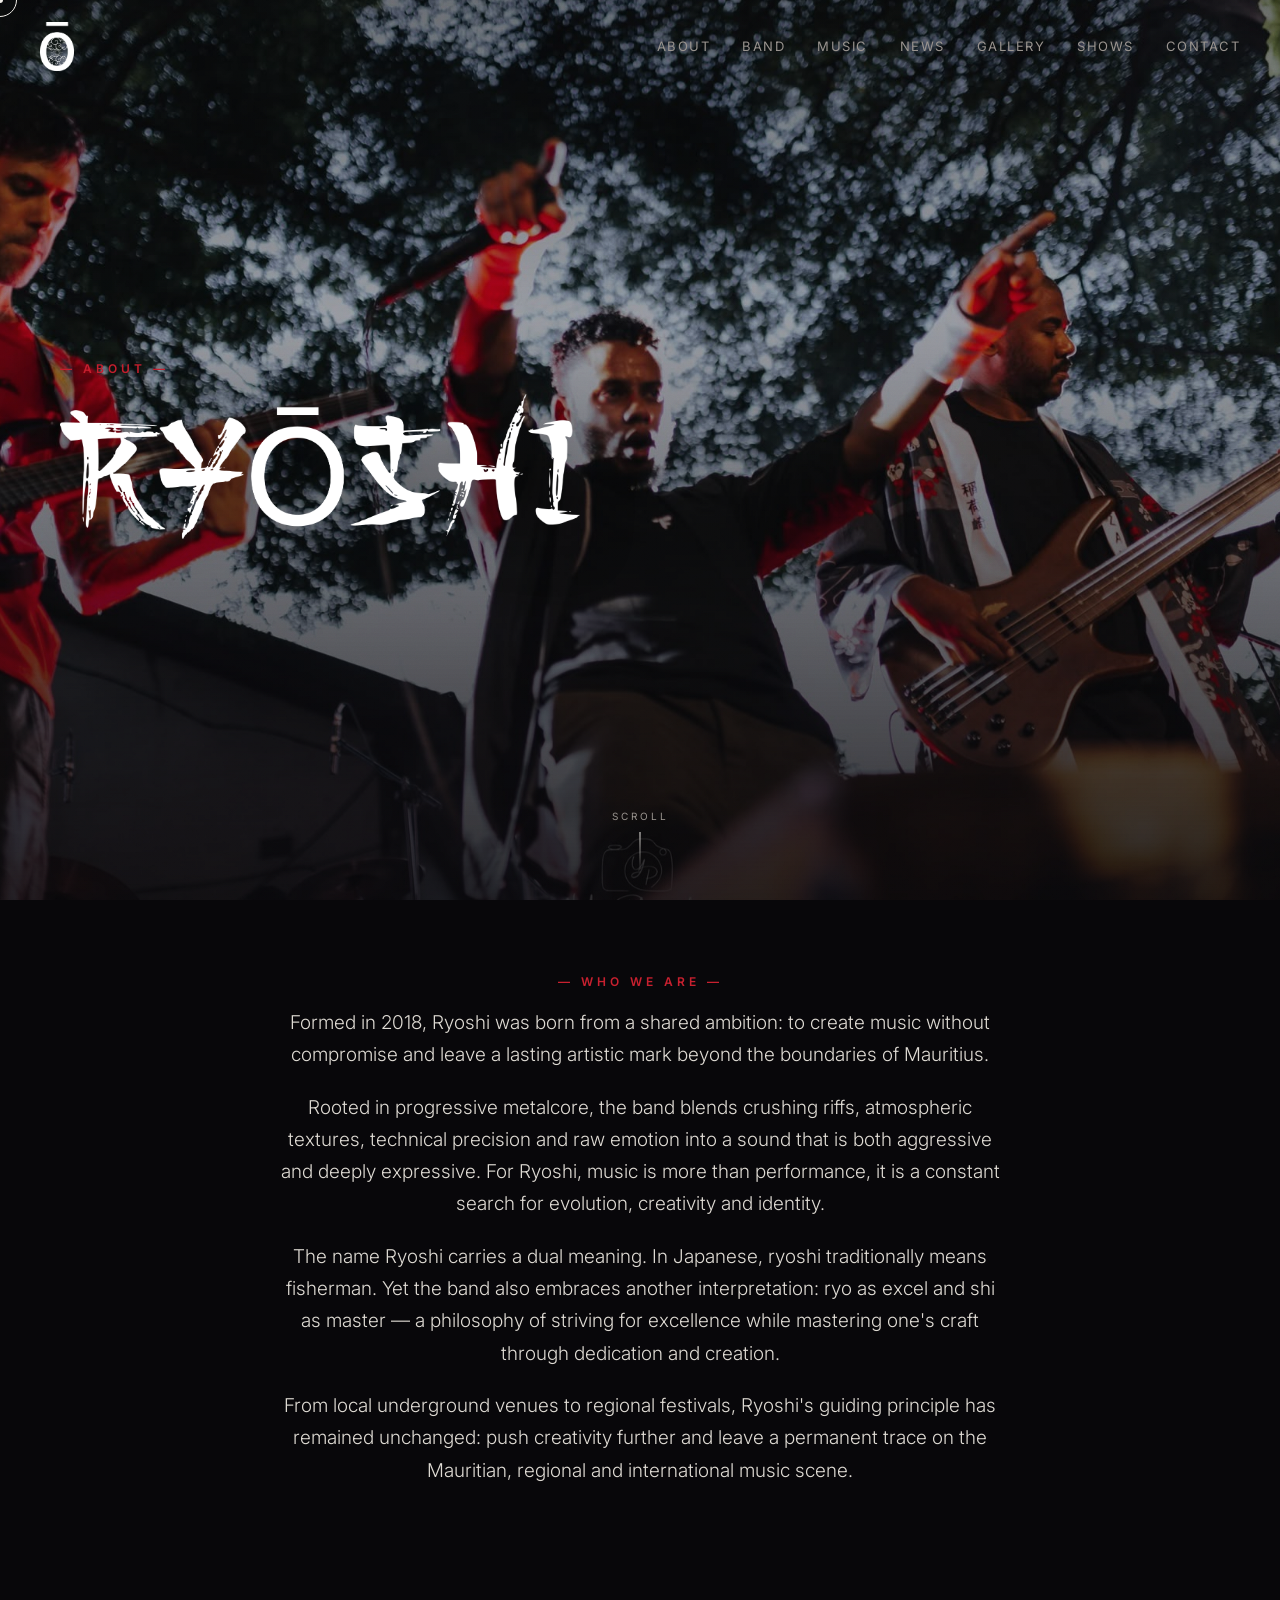
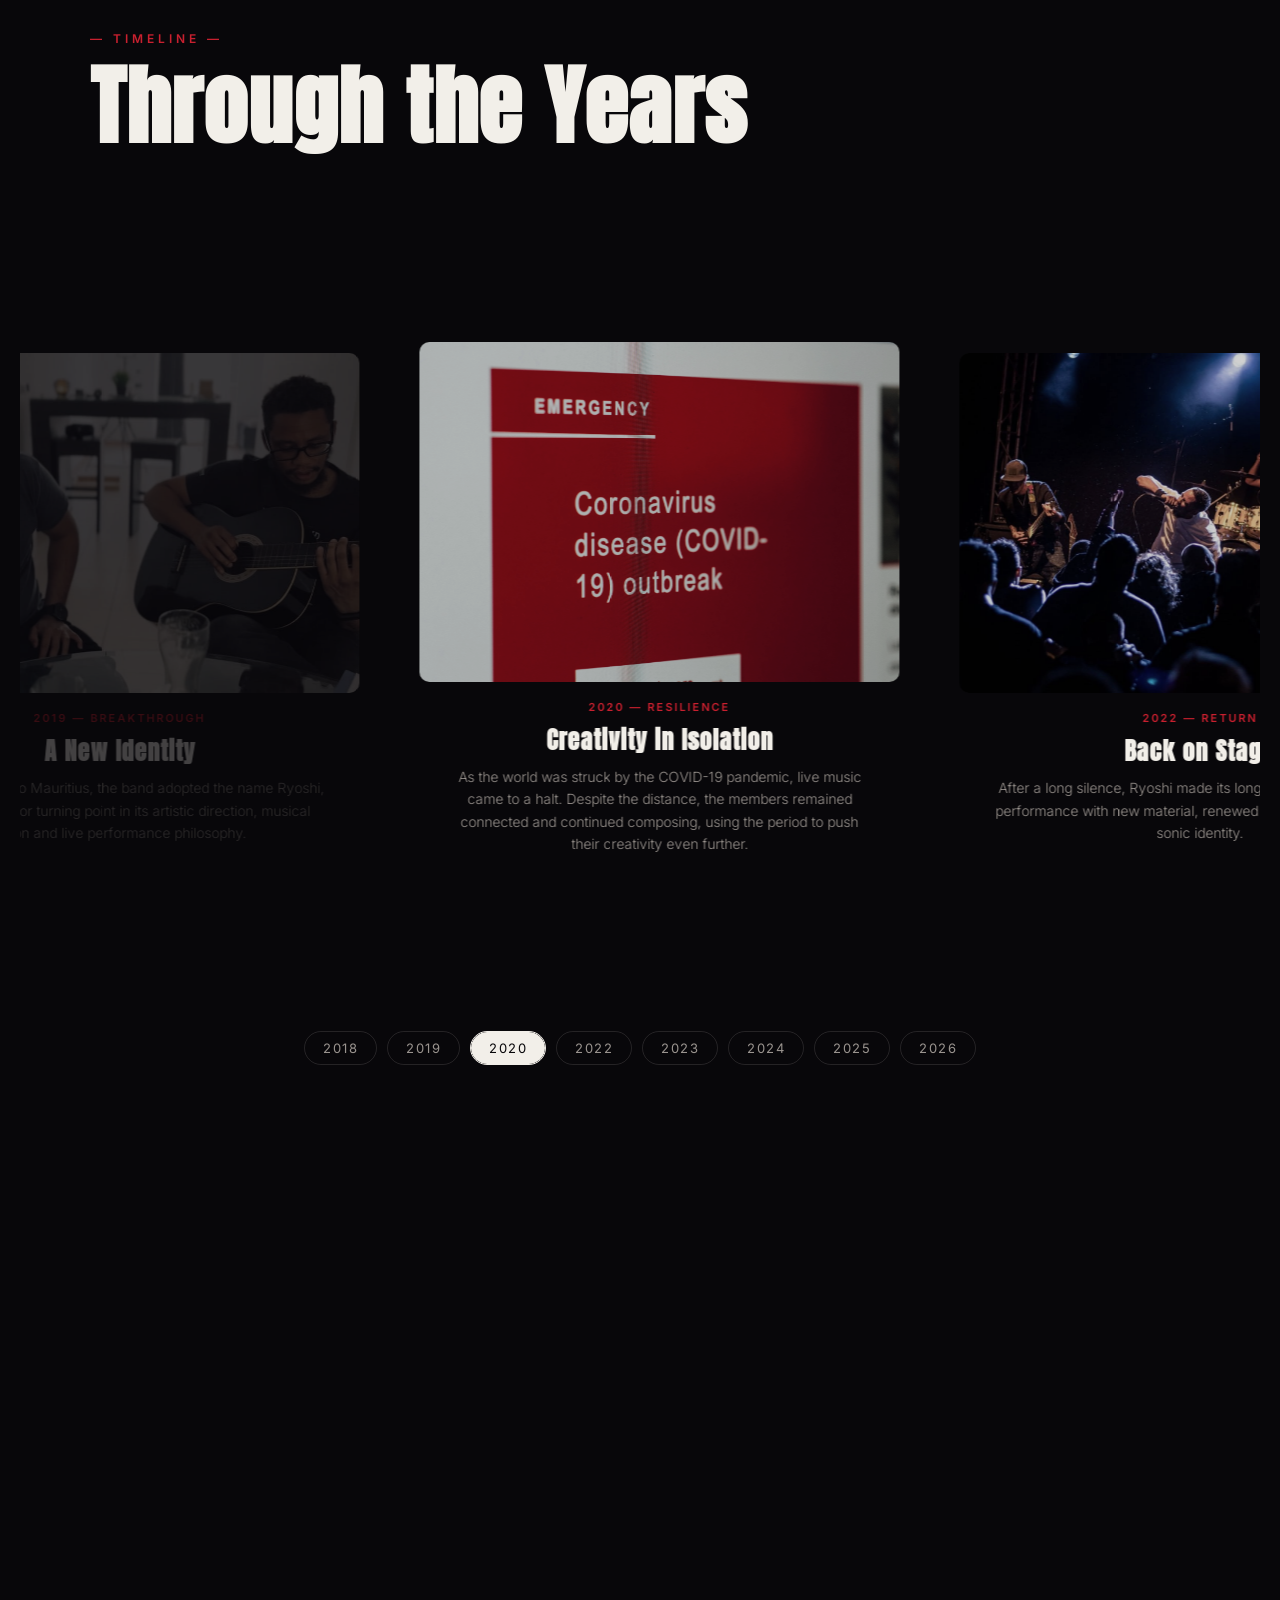
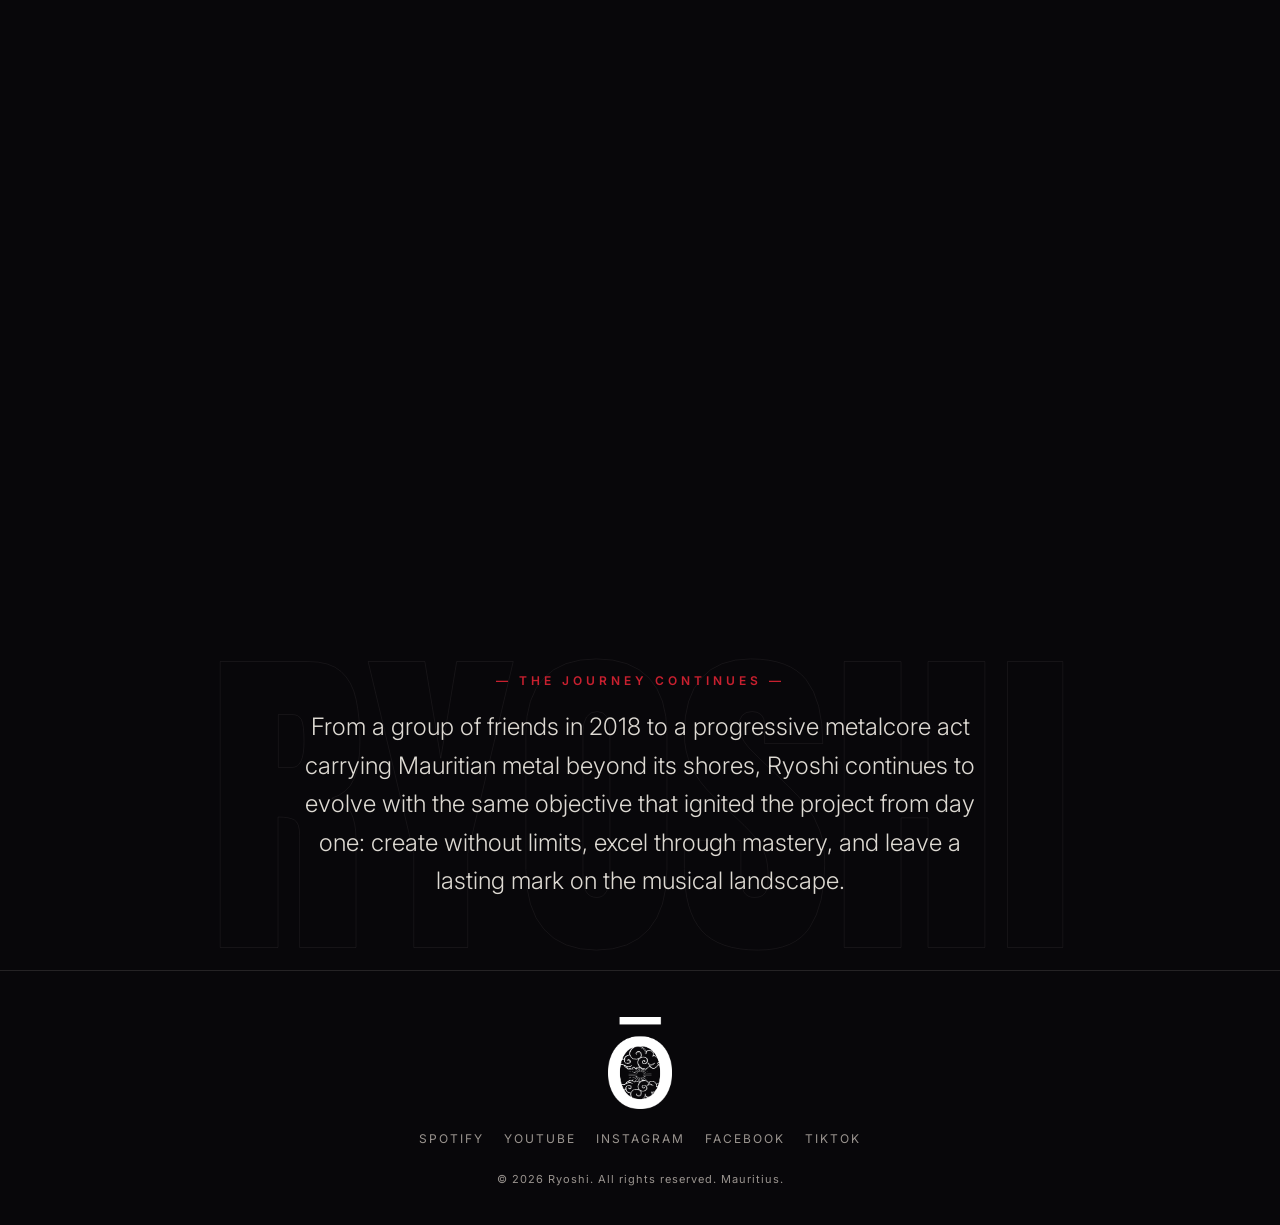
==== about.html @ 02648a48 "Add files via upload" ====
<!DOCTYPE html>
<html lang="en">
<head>
<meta charset="UTF-8">
<meta name="viewport" content="width=device-width, initial-scale=1.0">
<title>About — RYOSHI</title>
<meta name="description" content="The story of RYOSHI — Mauritian metalcore band. From King of None to The Hunt.">
<link rel="preconnect" href="https://fonts.googleapis.com">
<link href="https://fonts.googleapis.com/css2?family=Anton&family=Bebas+Neue&family=Inter:wght@300;400;500;600;700&display=swap" rel="stylesheet">
<link rel="stylesheet" href="style.css">
</head>
<body>

<!-- Custom cursor -->
<div class="cursor-dot" id="cursorDot"></div>
<div class="cursor-ring" id="cursorRing"></div>

<!-- Intro overlay -->
<div id="intro" class="intro">
  <img src="assets/logo.jpeg" alt="Ryoshi logo" class="intro-logo" id="introLogo">
</div>

<!-- Ambient particles -->
<canvas id="particles"></canvas>

<!-- NAV -->
<nav class="nav" id="nav">
  <a href="index.html" class="nav-logo-wrap">
    <img src="assets/logo-main-trim.png" alt="Ryoshi" class="nav-logo" id="navLogo">
  </a>
  <button class="nav-toggle" id="navToggle" aria-label="Toggle menu"><span></span><span></span><span></span></button>
  <div class="nav-links" id="navLinks">
    <a href="#about-intro" data-cursor="link">About</a>
    <a href="index.html#band" data-cursor="link">Band</a>
    <a href="index.html#music" data-cursor="link">Music</a>
    <a href="index.html#news" data-cursor="link">News</a>
    <a href="index.html#gallery" data-cursor="link">Gallery</a>
    <a href="index.html#shows" data-cursor="link">Shows</a>
    <a href="index.html#contact" data-cursor="link">Contact</a>
  </div>
</nav>

<!-- ABOUT HERO -->
<section id="aboutHero" class="hero about-hero">
  <div class="hero-bg-wrap">
    <img src="assets/about/about-background.JPG" alt="Ryoshi live" class="hero-bg" id="aboutHeroBg">
    <div class="hero-overlay"></div>
    <div class="hero-grain"></div>
  </div>

  <div class="hero-content about-hero-content">
    <span class="eyebrow about-hero-label reveal-line">— About —</span>
    <img src="assets/logo-ryoshi-trim.png" alt="Ryoshi" class="hero-title-logo hero-title-logo--big reveal-scale">
  </div>

  <div class="scroll-hint">
    <span>SCROLL</span>
    <div class="scroll-line"></div>
  </div>
</section>

<!-- ABOUT INTRO -->
<section id="about-intro" class="section about-copy">
  <div class="section-inner">
    <span class="eyebrow reveal-line">— Who We Are —</span>
    <div class="about-copy-text">
      <p class="reveal-line" style="transition-delay:.1s">Formed in 2018, Ryoshi was born from a shared ambition: to create music without compromise and leave a lasting artistic mark beyond the boundaries of Mauritius.</p>
      <p class="reveal-line" style="transition-delay:.25s">Rooted in progressive metalcore, the band blends crushing riffs, atmospheric textures, technical precision and raw emotion into a sound that is both aggressive and deeply expressive. For Ryoshi, music is more than performance, it is a constant search for evolution, creativity and identity.</p>
      <p class="reveal-line" style="transition-delay:.4s">The name Ryoshi carries a dual meaning. In Japanese, ryoshi traditionally means fisherman. Yet the band also embraces another interpretation: ryo as excel and shi as master — a philosophy of striving for excellence while mastering one's craft through dedication and creation.</p>
      <p class="reveal-line" style="transition-delay:.55s">From local underground venues to regional festivals, Ryoshi's guiding principle has remained unchanged: push creativity further and leave a permanent trace on the Mauritian, regional and international music scene.</p>
    </div>
  </div>
</section>

<!-- THROUGH THE YEARS -->
<section id="through-years" class="section through-years">
  <div class="section-inner">
    <span class="eyebrow reveal-line">— Timeline —</span>
    <h2 class="section-title reveal-line">Through the Years</h2>
  </div>

  <div class="th-pin-wrap" id="thPinWrap">
    <div class="th-sticky" id="thSticky">

      <div class="timeline-viewport" id="timelineViewport">
        <div class="timeline-track" id="timelineTrack">

      <article class="timeline-slide" data-year="2018">
        <div class="timeline-img"><img src="assets/about/debut.jpg" alt="King of None debut" loading="lazy"></div>
        <div class="timeline-caption">
          <span class="timeline-year">2018 — The Beginning</span>
          <h3>Birth of a Vision</h3>
          <p>The band was formed under the name King of None by a group of friends united by a clear ambition: to establish themselves as a fully fledged force within the Mauritian music scene.</p>
        </div>
      </article>

      <article class="timeline-slide" data-year="2018">
        <div class="timeline-img"><img src="assets/about/1st-stage.jpg" alt="First steps on stage" loading="lazy"></div>
        <div class="timeline-caption">
          <span class="timeline-year">2018 — The Beginning</span>
          <h3>First Steps on Stage</h3>
          <p>The group began performing across the island, determined to present a distinctive and uncompromising sound to local audiences.</p>
        </div>
      </article>

      <article class="timeline-slide" data-year="2018">
        <div class="timeline-img"><img src="assets/about/ascendence.png" alt="Ascendence single artwork" loading="lazy"></div>
        <div class="timeline-caption">
          <span class="timeline-year">2018 — The Beginning</span>
          <h3>First Release</h3>
          <p>King of None unveiled its debut single, "Ascendence", accompanied by an official music video — the first concrete statement of the band's artistic identity.</p>
        </div>
      </article>

      <article class="timeline-slide" data-year="2019">
        <div class="timeline-img"><img src="assets/about/1st-urf.jpg" alt="Underground Rock Festival debut" loading="lazy"></div>
        <div class="timeline-caption">
          <span class="timeline-year">2019 — Breakthrough</span>
          <h3>Underground Rock Festival Debut</h3>
          <p>The band made its first appearance at the Underground Rock Festival, stepping onto one of the country's major stages. It was a full-scale test and a resounding success.</p>
        </div>
      </article>

      <article class="timeline-slide" data-year="2019">
        <div class="timeline-img"><img src="assets/about/reunion-kal.jpg" alt="Nuit de Kal, Réunion Island" loading="lazy"></div>
        <div class="timeline-caption">
          <span class="timeline-year">2019 — Breakthrough</span>
          <h3>First International Performance</h3>
          <p>Ryoshi left Mauritian shores for the first time to perform at Nuit de Kal in Réunion Island, sharing the stage with renowned French metal act Black Bomb A.</p>
        </div>
      </article>

      <article class="timeline-slide" data-year="2019">
        <div class="timeline-img"><img src="assets/about/studio-creation.jpg" alt="Studio creation" loading="lazy"></div>
        <div class="timeline-caption">
          <span class="timeline-year">2019 — Breakthrough</span>
          <h3>A New Identity</h3>
          <p>Upon returning to Mauritius, the band adopted the name Ryoshi, marking a major turning point in its artistic direction, musical vision and live performance philosophy.</p>
        </div>
      </article>

      <article class="timeline-slide" data-year="2020">
        <div class="timeline-img"><img src="assets/about/covid.jpg" alt="Creativity in isolation" loading="lazy"></div>
        <div class="timeline-caption">
          <span class="timeline-year">2020 — Resilience</span>
          <h3>Creativity in Isolation</h3>
          <p>As the world was struck by the COVID-19 pandemic, live music came to a halt. Despite the distance, the members remained connected and continued composing, using the period to push their creativity even further.</p>
        </div>
      </article>

      <article class="timeline-slide" data-year="2022">
        <div class="timeline-img"><img src="assets/about/comeback.jpg" alt="Back on stage" loading="lazy"></div>
        <div class="timeline-caption">
          <span class="timeline-year">2022 — Return</span>
          <h3>Back on Stage</h3>
          <p>After a long silence, Ryoshi made its long-awaited return to live performance with new material, renewed energy and a stronger sonic identity.</p>
        </div>
      </article>

      <article class="timeline-slide" data-year="2023">
        <div class="timeline-img"><img src="assets/about/altered-evolution.jpg" alt="Altered Evolution single" loading="lazy"></div>
        <div class="timeline-caption">
          <span class="timeline-year">2023 — Expansion</span>
          <h3>"Altered Evolution"</h3>
          <p>Ryoshi released the single "Altered Evolution" alongside an official music video, further refining the band's progressive metalcore signature.</p>
        </div>
      </article>

      <article class="timeline-slide" data-year="2023">
        <div class="timeline-img"><img src="assets/about/maytal-run.jpg" alt="Maytal - La Revanche, Réunion" loading="lazy"></div>
        <div class="timeline-caption">
          <span class="timeline-year">2023 — Expansion</span>
          <h3>Return to Réunion</h3>
          <p>The band travelled once again to Réunion to perform at Maytal — La Revanche, strengthening its presence on the regional scene.</p>
        </div>
      </article>

      <article class="timeline-slide" data-year="2024">
        <div class="timeline-img"><img src="assets/about/tribeca.jpg" alt="Pepcity at Tribeca Mall" loading="lazy"></div>
        <div class="timeline-caption">
          <span class="timeline-year">2024 — New Audiences</span>
          <h3>From Underground to the Public Square</h3>
          <p>Ryoshi performed at the major Pepcity event at Tribeca Mall, bringing its music to a broader mainstream audience while staying true to its roots.</p>
        </div>
      </article>

      <article class="timeline-slide" data-year="2025">
        <div class="timeline-img"><img src="assets/about/mada-flight.jpg" alt="Madagascar tour" loading="lazy"></div>
        <div class="timeline-caption">
          <span class="timeline-year">2025 — First Tour</span>
          <h3>Madagascar Tour</h3>
          <p>For the first time, Ryoshi travelled to Madagascar for a memorable three-date tour across Antananarivo, opening a new chapter in the band's international journey.</p>
        </div>
      </article>

      <article class="timeline-slide" data-year="2025">
        <div class="timeline-img"><img src="assets/about/the-hunt-launch.jpg" alt="The Hunt EP launch" loading="lazy"></div>
        <div class="timeline-caption">
          <span class="timeline-year">2025 — First Tour</span>
          <h3>First EP</h3>
          <p>Ryoshi released its debut five-track EP, The Hunt — a milestone that captured years of growth, experimentation and artistic evolution.</p>
        </div>
      </article>

      <article class="timeline-slide" data-year="2026">
        <div class="timeline-img"><img src="assets/about/mma-nomination.jpg" alt="Mauritius Music Awards nomination" loading="lazy"></div>
        <div class="timeline-caption">
          <span class="timeline-year">2026 — Recognition</span>
          <h3>National Recognition</h3>
          <p>Ryoshi received one of the strongest acknowledgements of its career by earning a nomination for "Live Band of the Year" at the Mauritius Music Awards.</p>
        </div>
      </article>

      <article class="timeline-slide" data-year="2026">
        <div class="timeline-img"><img src="assets/about/portal-final.png" alt="The Portal campaign" loading="lazy"></div>
        <div class="timeline-caption">
          <span class="timeline-year">2026 — Recognition</span>
          <h3>The Portal</h3>
          <p>A mysterious campaign began as "The Portal" was revealed. The message was clear: a new era was approaching, but the full story remained hidden.</p>
        </div>
      </article>

        </div>
      </div>

      <div class="years-tabs-wrap">
        <div class="years-tabs" id="yearsTabs">
          <button class="year-tab active" data-year="2018" data-cursor="link">2018</button>
          <button class="year-tab" data-year="2019" data-cursor="link">2019</button>
          <button class="year-tab" data-year="2020" data-cursor="link">2020</button>
          <button class="year-tab" data-year="2022" data-cursor="link">2022</button>
          <button class="year-tab" data-year="2023" data-cursor="link">2023</button>
          <button class="year-tab" data-year="2024" data-cursor="link">2024</button>
          <button class="year-tab" data-year="2025" data-cursor="link">2025</button>
          <button class="year-tab" data-year="2026" data-cursor="link">2026</button>
        </div>
      </div>

    </div>
  </div>
</section>

<!-- JOURNEY CONTINUES -->
<div class="big-type-wrap journey-wrap reveal-scale" data-outline="RYOSHI">
  <span class="eyebrow">— The Journey Continues —</span>
  <p class="journey-text">From a group of friends in 2018 to a progressive metalcore act carrying Mauritian metal beyond its shores, Ryoshi continues to evolve with the same objective that ignited the project from day one: create without limits, excel through mastery, and leave a lasting mark on the musical landscape.</p>
</div>

<!-- FOOTER -->
<footer class="footer">
  <img src="assets/logo-main-trim.png" alt="Ryoshi" class="footer-logo">
  <div class="footer-socials">
    <a href="https://open.spotify.com/artist/4Uqqi1n97pdr0EM11cyq5P" data-social="spotify" target="_blank" rel="noopener" data-cursor="link">Spotify</a>
    <a href="https://www.youtube.com/@Ryoshi.official" data-social="youtube" target="_blank" rel="noopener" data-cursor="link">YouTube</a>
    <a href="https://www.instagram.com/ryoshi.official/" data-social="instagram" target="_blank" rel="noopener" data-cursor="link">Instagram</a>
    <a href="https://www.facebook.com/ryoshi.band" data-social="facebook" target="_blank" rel="noopener" data-cursor="link">Facebook</a>
    <a href="https://www.tiktok.com/@ryoshi.band" data-social="tiktok" target="_blank" rel="noopener" data-cursor="link">TikTok</a>
  </div>
  <p class="footer-copy">© 2026 Ryoshi. All rights reserved. Mauritius.</p>
</footer>

<!-- SECRET WALLPAPER PAGE -->
<div class="secret-page" id="secretPage">
  <button class="secret-close" id="secretClose" data-cursor="link">✕ Close</button>
  <h2>SECRET STASH</h2>
  <p>You found it. Wallpapers, for the faithful.</p>
  <div class="secret-grid">
    <a href="assets/background3.jpg" download class="secret-item" data-cursor="link"><img src="assets/background3.jpg" alt="Wallpaper 1"><span>Download</span></a>
    <a href="assets/about/the-hunt-launch.jpg" download class="secret-item" data-cursor="link"><img src="assets/about/the-hunt-launch.jpg" alt="Wallpaper 2"><span>Download</span></a>
    <a href="assets/about/portal-final.png" download class="secret-item" data-cursor="link"><img src="assets/about/portal-final.png" alt="Wallpaper 3"><span>Download</span></a>
  </div>
</div>

<div class="easter-toast" id="easterToast"></div>

<script src="script.js"></script>
</body>
</html>
---- style.css ----
/* ===================== RYOSHI — base ===================== */
:root{
  --bg: #08070a;
  --bg-alt: #0d0c10;
  --fg: #f2efe9;
  --muted: #9a948f;
  --accent: #c8202f;
  --accent-2: #7d1520;
  --line: rgba(242,239,233,0.12);
  --ease: cubic-bezier(.16,.84,.44,1);
  --font-display: 'Anton', 'Bebas Neue', sans-serif;
  --font-body: 'Inter', sans-serif;
}

html.theme-red{
  --accent: #ff2b3b;
  --bg: #120404;
}

*{ box-sizing: border-box; }
html{ scroll-behavior: smooth; }
body{
  margin:0;
  background: var(--bg);
  color: var(--fg);
  font-family: var(--font-body);
  overflow-x: hidden;
  cursor: none;
}
img{ max-width:100%; display:block; }
a{ color: inherit; text-decoration:none; }
ul{ list-style:none; margin:0; padding:0; }
button{ font-family: inherit; background:none; border:none; color:inherit; cursor:none; }

::selection{ background: var(--accent); color:#fff; }

/* Hide custom cursor on touch devices */
@media (hover:none){
  body{ cursor:auto; }
  .cursor-dot, .cursor-ring{ display:none; }
}

/* ===================== Custom Cursor ===================== */
.cursor-dot, .cursor-ring{
  position: fixed;
  top:0; left:0;
  pointer-events:none;
  z-index: 9999;
  border-radius: 50%;
  transform: translate(-50%,-50%);
  will-change: transform, width, height;
}
.cursor-dot{
  width:6px; height:6px;
  background: var(--fg);
  transition: opacity .2s;
}
.cursor-ring{
  width:34px; height:34px;
  border: 1px solid var(--fg);
  transition: width .25s var(--ease), height .25s var(--ease), border-color .25s, background .25s, opacity .25s;
}
.cursor-ring.link{
  width:64px; height:64px;
  background: var(--fg);
  mix-blend-mode: difference;
}
.cursor-ring.img{
  width:90px; height:56px;
  border-radius: 40%;
  background: rgba(242,239,233,.08);
  border-color: var(--fg);
}

/* ===================== Intro ===================== */
.intro{
  position: fixed; inset:0;
  background: #000;
  z-index: 10000;
  display:flex; align-items:center; justify-content:center;
  transition: opacity .6s ease, visibility .6s ease;
}
.intro.hide{ opacity:0; visibility:hidden; }
.intro-logo{
  width: 90px; height:90px;
  border-radius:50%;
  object-fit:cover;
  filter: grayscale(1) contrast(1.2);
  opacity:0;
  animation: introFade 1.6s var(--ease) forwards;
}
@keyframes introFade{
  0%{ opacity:0; transform: scale(.8); filter: grayscale(1) contrast(1.2) brightness(.4); }
  15%{ opacity:1; transform: translateX(-4px) scale(1.02); }
  20%{ transform: translateX(4px) scale(.98); }
  25%{ transform: translateX(-2px) scale(1); }
  40%{ opacity:1; transform: scale(1); filter: grayscale(1) contrast(1.2) brightness(1); }
  100%{ opacity:1; transform: scale(1); }
}

/* ===================== Particles ===================== */
#particles{
  position: fixed; inset:0;
  width:100%; height:100%;
  z-index: 1;
  pointer-events:none;
  opacity: .5;
}

/* ===================== Nav ===================== */
.nav{
  position: fixed; top:0; left:0; right:0;
  z-index: 500;
  display:flex; align-items:center; justify-content:space-between;
  padding: 22px 40px;
  transition: background .4s ease, padding .4s ease, backdrop-filter .4s ease;
}
.nav.scrolled{
  background: rgba(8,7,10,0.75);
  backdrop-filter: blur(10px);
  padding: 14px 40px;
  border-bottom: 1px solid var(--line);
}
.nav-logo-wrap{
  display:flex; align-items:center; gap:10px;
  font-family: var(--font-display);
  letter-spacing: 2px;
  font-size: 18px;
}
.nav-logo{
  width: 34px; height:auto; object-fit:contain;
  transition: transform .3s var(--ease);
}
.nav-links{
  display:flex; gap: 32px;
}
.nav-links a{
  font-size: 13px;
  letter-spacing: 1.5px;
  text-transform: uppercase;
  color: var(--muted);
  position: relative;
  transition: color .3s;
}
.nav-links a::after{
  content:'';
  position:absolute; left:0; bottom:-4px;
  width:0; height:1px;
  background: var(--fg);
  transition: width .3s var(--ease);
}
.nav-links a:hover{ color: var(--fg); }
.nav-links a:hover::after{ width:100%; }

.nav-toggle{ display:none; flex-direction:column; gap:5px; }
.nav-toggle span{ width:22px; height:2px; background: var(--fg); }

@media (max-width: 860px){
  .nav-links{
    position: fixed; top:0; right:0; height:100vh; width: min(78vw,320px);
    background: rgba(8,7,10,0.97);
    flex-direction: column; align-items: flex-start;
    padding: 100px 32px; gap: 26px;
    transform: translateX(100%);
    transition: transform .45s var(--ease);
  }
  .nav-links.open{ transform: translateX(0); }
  .nav-toggle{ display:flex; z-index:501; }
}

/* ===================== Hero ===================== */
.hero{
  position: relative;
  height: 100svh;
  display:flex;
  align-items:center; justify-content:center;
  overflow:hidden;
  z-index: 2;
}
.hero-bg-wrap{
  position:absolute; inset:0;
  overflow:hidden;
}
.hero-bg{
  position:absolute; inset:0;
  width:100%; height:100%;
  object-fit: cover;
  object-position: center 22%;
  transform: scale(1.15);
  will-change: transform;
}
.hero-overlay{
  position:absolute; inset:0;
  background:
    linear-gradient(180deg, rgba(8,7,10,.55) 0%, rgba(8,7,10,.35) 35%, rgba(8,7,10,.85) 100%);
}
.hero-grain{
  position:absolute; inset:0;
  background-image: url("data:image/svg+xml,%3Csvg xmlns='http://www.w3.org/2000/svg' width='120' height='120'%3E%3Cfilter id='n'%3E%3CfeTurbulence type='fractalNoise' baseFrequency='0.9' numOctaves='2' stitchTiles='stitch'/%3E%3C/filter%3E%3Crect width='100%25' height='100%25' filter='url(%23n)' opacity='0.35'/%3E%3C/svg%3E");
  opacity:.12;
  mix-blend-mode: overlay;
}
.hero-content{
  position: relative;
  z-index: 3;
  text-align:center;
  display:flex; flex-direction:column; align-items:center;
  padding: 0 20px;
}
.hero-emblem{
  display:flex;
  flex-direction: column;
  align-items:center;
  opacity: .95;
  transition: opacity .4s var(--ease), transform .5s var(--ease);
}
.hero-logo{
  width: min(200px, 34vw); height:auto;
  object-fit:contain;
  margin-bottom: -4px;
  position: relative;
  z-index:2;
}
.hero-title-logo{
  width: min(420px, 62vw);
  height:auto;
  object-fit:contain;
  margin: 6px auto 0;
  position: relative;
  z-index:1;
  filter: drop-shadow(0 6px 30px rgba(0,0,0,.5));
}
.hero-sub{
  font-size: clamp(14px, 2vw, 20px);
  letter-spacing: 6px;
  text-transform: uppercase;
  color: var(--accent);
  margin: 6px 0 4px;
  font-weight: 600;
}
.hero-tag{
  color: var(--muted);
  letter-spacing: 3px;
  text-transform: uppercase;
  font-size: 12px;
  margin: 6px 0 12px;
}
.hero-buttons{
  display:flex; gap: 18px; flex-wrap: wrap; justify-content:center;
}
.hero-icon-btn{
  width: 46px; height:46px;
  border-radius: 50%;
  display:flex; align-items:center; justify-content:center;
  transition: transform .3s var(--ease);
}
.hero-icon-btn img{
  width:100%; height:100%; object-fit:contain;
  filter: drop-shadow(0 2px 6px rgba(0,0,0,.4));
  transition: filter .3s ease;
}
.hero-icon-btn:hover{
  transform: translateY(-4px) scale(1.08);
}

.scroll-hint{
  position:absolute; bottom: 28px; left:50%; transform: translateX(-50%);
  z-index:3;
  display:flex; flex-direction:column; align-items:center; gap:10px;
  color: var(--muted);
  font-size: 10px; letter-spacing: 3px;
}
.scroll-line{
  width:1px; height: 40px;
  background: linear-gradient(180deg, var(--fg), transparent);
  animation: scrollPulse 1.8s ease-in-out infinite;
}
@keyframes scrollPulse{
  0%,100%{ opacity:.3; }
  50%{ opacity:1; }
}

/* ===================== Big type interstitial ===================== */
.big-type-wrap{
  position: relative;
  padding: 70px 20px;
  text-align:center;
  overflow:hidden;
  z-index:2;
}
.big-type{
  font-family: var(--font-display);
  font-size: clamp(48px, 10vw, 140px);
  line-height: .92;
  margin:0;
  letter-spacing: 2px;
}
.big-type-wrap::before{
  content: attr(data-outline);
  position:absolute;
  top:50%; left:50%;
  transform: translate(-50%,-50%);
  font-family: var(--font-display);
  font-size: clamp(120px, 26vw, 380px);
  color: transparent;
  -webkit-text-stroke: 1px rgba(242,239,233,.06);
  white-space: nowrap;
  z-index:-1;
  pointer-events:none;
}

/* ===================== Sections ===================== */
.section{
  position: relative;
  padding: 70px 20px;
  z-index: 2;
}
.section-inner{
  max-width: 1100px;
  margin: 0 auto;
  position: relative;
  z-index:2;
}
.eyebrow{
  display:inline-block;
  color: var(--accent);
  letter-spacing: 4px;
  font-size: 12px;
  text-transform: uppercase;
  margin-bottom: 18px;
  font-weight: 600;
}
.section-title{
  font-family: var(--font-display);
  font-size: clamp(38px, 7vw, 88px);
  line-height: .95;
  margin: 0 0 36px;
  letter-spacing: 1px;
}

/* About */
.about{ text-align:center; }
.about-text{
  max-width: 640px;
  margin: 0 auto 30px;
  font-size: clamp(18px, 2.4vw, 26px);
  line-height: 1.55;
  color: #dedad3;
  font-weight: 300;
}
.text-btn{
  display:inline-flex; align-items:center; gap:8px;
  font-size: 13px; letter-spacing: 2px; text-transform: uppercase;
  border-bottom: 1px solid var(--fg);
  padding-bottom: 4px;
}
.text-btn span{ transition: transform .3s var(--ease); }
.text-btn:hover span{ transform: translateX(6px); }
.bg-outline-text{
  position:absolute; top:50%; left:50%;
  transform: translate(-50%,-50%);
  font-family: var(--font-display);
  font-size: clamp(90px, 22vw, 320px);
  color: transparent;
  -webkit-text-stroke: 1px rgba(242,239,233,.05);
  z-index:-1;
  white-space:nowrap;
  pointer-events:none;
}

/* Band */
.band-grid{
  display:grid;
  grid-template-columns: repeat(4, 1fr);
  gap: 2px;
  max-width: 1300px;
  margin: 0 auto;
}
@media (max-width: 900px){ .band-grid{ grid-template-columns: repeat(2,1fr);} }
@media (max-width: 520px){ .band-grid{ grid-template-columns: 1fr;} }

.band-card{
  position: relative;
  aspect-ratio: 3/4;
  overflow:hidden;
  background:#111;
}
.band-card img{
  width:100%; height:100%; object-fit:cover;
  object-position: center 15%;
  filter: grayscale(.7) brightness(.75);
  transition: transform .7s var(--ease), filter .5s ease;
}
.band-card:hover img, .band-card:focus img{
  transform: scale(1.08);
  filter: grayscale(0) brightness(.9);
}
.band-card-info{
  position:absolute; left:0; right:0; bottom:0;
  padding: 22px;
  background: linear-gradient(0deg, rgba(0,0,0,.85), transparent);
}
.band-card-info h3{
  font-family: var(--font-display);
  font-size: 26px;
  margin: 0 0 2px;
  letter-spacing: 1px;
}
.band-card-info p{
  margin:0;
  color: var(--muted);
  font-size: 12px;
  text-transform: uppercase;
  letter-spacing: 2px;
}
.band-card-plus{
  position:absolute; top:18px; right:18px;
  width: 34px; height:34px;
  border: 1px solid rgba(242,239,233,.4);
  border-radius:50%;
  display:flex; align-items:center; justify-content:center;
  font-size: 18px;
  transition: transform .35s var(--ease), background .35s;
}
.band-card:hover .band-card-plus{
  transform: rotate(90deg);
  background: var(--accent);
  border-color: var(--accent);
}

/* Modal */
.modal-backdrop{
  position: fixed; inset:0;
  background: rgba(0,0,0,.8);
  backdrop-filter: blur(6px);
  z-index: 2000;
  display:flex; align-items:center; justify-content:center;
  opacity:0; visibility:hidden;
  transition: opacity .4s ease, visibility .4s ease;
  padding: 24px;
}
.modal-backdrop.open{ opacity:1; visibility:visible; }
.modal{
  background: var(--bg-alt);
  max-width: 860px; width:100%;
  max-height: 86vh;
  overflow:auto;
  display:grid;
  grid-template-columns: 300px 1fr;
  position: relative;
  border: 1px solid var(--line);
  transform: translateY(30px);
  transition: transform .4s var(--ease);
}
.modal-backdrop.open .modal{ transform: translateY(0); }
@media (max-width: 700px){ .modal{ grid-template-columns: 1fr; } }
.modal-media{ height:100%; min-height:240px; overflow:hidden; }
.modal-media img{ width:100%; height:100%; object-fit:cover; }
.modal-body{ padding: 34px; }
.modal-body h3{ font-family: var(--font-display); font-size:32px; margin:0 0 2px; letter-spacing:1px; }
.modal-role{ color: var(--accent); text-transform:uppercase; letter-spacing:2px; font-size:12px; margin:0 0 22px; }
.modal-block{ margin-bottom: 18px; }
.modal-block h4{ font-size:11px; letter-spacing:2px; text-transform:uppercase; color:var(--muted); margin:0 0 6px; }
.modal-block p{ margin:0; line-height:1.6; font-size:14px; color:#dedad3; font-weight:300; }
.modal-socials{ display:flex; gap:16px; margin-top: 20px; }
.modal-socials a{ font-size:12px; letter-spacing:1.5px; text-transform:uppercase; border-bottom:1px solid var(--fg); padding-bottom:3px; }
.modal-close{
  position: absolute; top:16px; right:16px;
  width:36px; height:36px;
  border:1px solid var(--line); border-radius:50%;
  display:flex; align-items:center; justify-content:center;
  z-index:2;
  background: rgba(0,0,0,.4);
}

/* Music / Discography */
.ep-block{
  display:grid;
  grid-template-columns: 340px 1fr;
  gap: 32px;
  align-items:center;
  margin-bottom: 56px;
}
@media (max-width: 760px){ .ep-block{ grid-template-columns: 1fr; } }
.ep-art{
  border-radius: 12px;
  overflow:hidden;
  box-shadow: 0 20px 60px rgba(0,0,0,.5);
}
.ep-art img{ width:100%; display:block; }
.ep-embed iframe{ display:block; width:100%; }
@media (max-width: 760px){
  .ep-art{ max-width: 240px; margin: 0 auto; }
}
@media (max-width: 480px){
  .ep-art{ max-width: 190px; }
}

.video-heading{
  font-family: var(--font-display);
  font-size: clamp(22px, 3vw, 32px);
  letter-spacing: 1px;
  margin: 0 0 24px;
  color: var(--muted);
}
.video-grid{
  display:grid;
  grid-template-columns: repeat(3, 1fr);
  gap: 22px;
}
@media (max-width: 900px){
  .video-grid{
    grid-template-columns: 1fr;
    max-width: 560px;
    margin: 0 auto;
  }
}
.video-frame{
  position: relative;
  width:100%;
  aspect-ratio: 16/9;
  border-radius: 10px;
  overflow:hidden;
  background: #000;
}
.video-frame iframe{
  position:absolute; inset:0;
  width:100%; height:100%; border:0;
}
.video-title{
  margin: 12px 0 0;
  font-size: 13px;
  letter-spacing: 1.5px;
  text-transform: uppercase;
  color: var(--muted);
}

/* News */
.news .section-inner{ margin-bottom: 44px; }
.news-grid{
  display:grid;
  grid-template-columns: repeat(auto-fit, minmax(280px, 1fr));
  gap: 24px;
  max-width: 1100px;
  margin: 0 auto;
  padding: 0 20px;
}
.news-card{
  display:block;
  border-radius: 12px;
  overflow:hidden;
  background: rgba(255,255,255,.02);
  border: 1px solid var(--line);
  transition: transform .4s var(--ease), border-color .4s ease;
}
.news-card:hover{
  transform: translateY(-6px);
  border-color: rgba(242,239,233,.3);
}
.news-thumb{
  width:100%;
  aspect-ratio: 16/9;
  overflow:hidden;
  background:#000;
  cursor: none;
}
.news-thumb img{
  width:100%; height:100%; object-fit:cover;
  filter: grayscale(.2) brightness(.9);
  transition: transform .6s var(--ease), filter .4s ease;
}
.news-card:hover .news-thumb img{
  transform: scale(1.06);
  filter: grayscale(0) brightness(1);
}
.news-info{ padding: 20px 22px 26px; }
.news-date{
  display:block;
  font-size: 11px;
  letter-spacing: 2px;
  text-transform: uppercase;
  color: var(--accent);
  margin-bottom: 10px;
  font-weight: 600;
}
.news-headline{
  font-family: var(--font-display);
  font-size: 21px;
  letter-spacing: .5px;
  line-height: 1.15;
  margin: 0 0 10px;
}
.news-excerpt{
  font-size: 13.5px;
  line-height: 1.6;
  color: var(--muted);
  margin:0;
  font-weight: 300;
}

/* Gallery / horizontal slider */
.gallery .section-inner{ margin-bottom: 22px; }
.slider{
  position: relative;
  max-width: 1300px;
  margin: 0 auto;
  padding: 0 20px;
}
.slider-track{
  display:flex;
  gap: 16px;
  overflow-x: auto;
  scroll-snap-type: x mandatory;
  scroll-behavior: smooth;
  padding-bottom: 10px;
  -webkit-overflow-scrolling: touch;
}
.slider-track::-webkit-scrollbar{ height: 4px; }
.slider-track::-webkit-scrollbar-thumb{ background: var(--line); border-radius: 2px; }
.slider-item{
  flex: 0 0 auto;
  width: min(78vw, 480px);
  aspect-ratio: 4/3;
  scroll-snap-align: start;
  overflow: hidden;
  border-radius: 10px;
  position: relative;
  cursor: none;
}
.slider-item img{
  width:100%; height:100%; object-fit:cover;
  transition: transform .6s var(--ease), filter .4s ease;
  filter: grayscale(.25) brightness(.88);
}
.slider-item:hover img{
  transform: scale(1.05);
  filter: grayscale(0) brightness(1);
}
.slider-arrow{
  position: absolute; top:50%; transform: translateY(-50%);
  width: 50px; height:50px;
  border-radius: 50%;
  border: 1px solid var(--line);
  background: rgba(8,7,10,.7);
  backdrop-filter: blur(6px);
  display:flex; align-items:center; justify-content:center;
  font-size: 18px;
  z-index: 5;
  transition: background .3s, border-color .3s;
}
.slider-arrow:hover{ background: var(--fg); color: var(--bg); }
.slider-prev{ left: -4px; }
.slider-next{ right: -4px; }
@media (max-width: 700px){
  .slider-arrow{ display:none; }
}

.lightbox{
  position: fixed; inset:0;
  background: rgba(0,0,0,.94);
  z-index: 3000;
  display:flex; align-items:center; justify-content:center;
  opacity:0; visibility:hidden;
  transition: opacity .35s ease, visibility .35s ease;
  padding: 40px;
}
.lightbox.open{ opacity:1; visibility:visible; }
.lightbox img{ max-width: 90vw; max-height:86vh; object-fit:contain; }
.lightbox-close{
  position: absolute; top:26px; right:30px;
  width:40px; height:40px; border:1px solid var(--line); border-radius:50%;
}

/* Shows */
.shows-list{ max-width: 800px; margin: 0 auto; }
.shows-item{
  display:flex; align-items:center; gap: 28px;
  padding: 16px 0;
  border-bottom: 1px solid var(--line);
  font-family: var(--font-display);
}
.shows-date{ font-size: 24px; letter-spacing:2px; color: var(--accent); width: 120px; flex-shrink:0; }
.shows-venue{ font-size: clamp(20px,3vw,32px); flex:1; letter-spacing:1px; font-family: var(--font-display); }
.shows-link{
  font-family: var(--font-body);
  font-size: 12px; letter-spacing:1.5px; text-transform:uppercase;
  color: var(--muted);
  transition: color .3s;
}
.shows-link:hover{ color: var(--fg); }
@media (max-width: 640px){
  .shows-item{ flex-wrap:wrap; gap:8px 20px; }
  .shows-venue{ order:3; width:100%; }
}

/* Partners */
.partners{ background: #000; text-align:center; }
.partners-row{
  display:flex; flex-wrap:wrap; gap: 50px; justify-content:center;
  align-items:center;
}
.partner-logo{
  font-family: var(--font-display);
  letter-spacing: 2px;
  font-size: 18px;
  color: rgba(242,239,233,.35);
  filter: grayscale(1);
  transition: color .3s;
}
.partner-logo:hover{ color: var(--fg); }

.partner-mark{
  display:inline-block;
  width: 70px;
  height: 92px;
  background-color: rgba(242,239,233,.35);
  -webkit-mask-image: url('assets/madcat-mark.png');
  mask-image: url('assets/madcat-mark.png');
  -webkit-mask-repeat: no-repeat;
  mask-repeat: no-repeat;
  -webkit-mask-position: center;
  mask-position: center;
  -webkit-mask-size: contain;
  mask-size: contain;
  transition: background-color .3s;
}
.partner-mark:hover{ background-color: var(--fg); }

/* Contact */
.contact{ text-align:center; }
.contact-grid{
  display:grid; grid-template-columns: repeat(3,1fr); gap: 30px;
  max-width: 800px; margin: 0 auto 30px;
}
@media (max-width: 700px){ .contact-grid{ grid-template-columns:1fr; } }
.contact-grid--single{
  grid-template-columns: 1fr;
  justify-items: center;
  max-width: 400px;
}
.contact-grid--single .contact-block a{ font-size: 19px; }
.contact-block h4{ font-size:11px; letter-spacing:2px; text-transform:uppercase; color:var(--muted); margin:0 0 10px; }
.contact-block a{ font-size: 17px; border-bottom:1px solid transparent; transition: border-color .3s; }
.contact-block a:hover{ border-color: var(--fg); }
.contact-socials{ display:flex; gap: 22px; justify-content:center; flex-wrap:wrap; }
.contact-socials a{ font-size:13px; letter-spacing:1.5px; text-transform:uppercase; color: var(--muted); transition: color .3s; }
.contact-socials a:hover{ color: var(--fg); }

/* Footer */
.footer{
  position: relative; z-index:2;
  text-align:center;
  padding: 46px 20px 28px;
  border-top: 1px solid var(--line);
}
.footer-logo{
  width: 64px; height:auto; object-fit:contain;
  margin: 0 auto 22px;
}
.footer-socials{ display:flex; gap: 20px; justify-content:center; flex-wrap:wrap; margin-bottom: 26px; }
.footer-socials a{ font-size:12px; letter-spacing:2px; text-transform:uppercase; color:var(--muted); }
.footer-socials a:hover{ color: var(--fg); }
.footer-copy{ color: var(--muted); font-size:11px; letter-spacing:1px; }

/* ===================== Scroll reveal base states ===================== */
.reveal-line, .reveal-lines, .reveal-scale{
  opacity: 0;
}
.reveal-line{
  transform: translateY(40px);
  transition: opacity .9s var(--ease), transform .9s var(--ease);
}
.reveal-line.in{ opacity:1; transform: translateY(0); }

.reveal-scale{
  transform: scale(.92) translateY(30px);
  transition: opacity 1s var(--ease), transform 1s var(--ease);
}
.reveal-scale.in{ opacity:1; transform: scale(1) translateY(0); }

.reveal-lines.in{ opacity:1; }
.reveal-lines{ transition: opacity .6s ease; }

/* stagger band cards */
.band-grid .band-card:nth-child(2){ transition-delay: .08s; }
.band-grid .band-card:nth-child(3){ transition-delay: .16s; }
.band-grid .band-card:nth-child(4){ transition-delay: .24s; }

/* ===================== Secret wallpaper page ===================== */
.secret-page{
  position: fixed; inset:0;
  background: #000;
  z-index: 5000;
  display:none;
  flex-direction:column; align-items:center; justify-content:center;
  gap: 30px;
  text-align:center;
  padding: 40px;
}
.secret-page.open{ display:flex; }
.secret-page h2{
  font-family: var(--font-display);
  font-size: clamp(40px,8vw,90px);
  color: var(--accent);
  letter-spacing: 3px;
  margin:0;
}
.secret-page p{ color: var(--muted); margin:0; }
.secret-grid{ display:flex; gap:20px; flex-wrap:wrap; justify-content:center; max-width: 900px; }
.secret-item{
  position:relative; width: 220px; aspect-ratio:3/4; overflow:hidden; border-radius:8px;
}
.secret-item img{ width:100%; height:100%; object-fit:cover; filter: grayscale(.4); transition: filter .3s; }
.secret-item:hover img{ filter: grayscale(0); }
.secret-item span{
  position:absolute; bottom:10px; left:10px; right:10px;
  background: rgba(0,0,0,.7); padding:8px; text-align:center;
  font-size:11px; letter-spacing:1.5px; text-transform:uppercase;
}
.secret-close{
  position:absolute; top:26px; right:30px;
  border:1px solid var(--line); padding: 10px 18px; border-radius:999px;
  font-size:12px; letter-spacing:1.5px; text-transform:uppercase;
}

/* Easter egg toast */
.easter-toast{
  position: fixed; bottom: 30px; left:50%; transform: translateX(-50%) translateY(20px);
  background: var(--accent); color:#fff;
  padding: 12px 22px; border-radius:999px;
  font-size:12px; letter-spacing:1.5px; text-transform:uppercase;
  z-index: 6000;
  opacity:0; pointer-events:none;
  transition: opacity .35s ease, transform .35s ease;
}
.easter-toast.show{ opacity:1; transform: translateX(-50%) translateY(0); }

/* ===================== About page ===================== */
.about-hero .hero-bg{ object-position: center 30%; }
.about-hero{ justify-content: flex-start; }
.about-hero-content{
  align-items: flex-start;
  text-align: left;
  padding-left: 60px;
}
@media (max-width: 760px){
  .about-hero{ justify-content: center; }
  .about-hero-content{
    align-items:center;
    text-align:center;
    padding-left: 20px;
  }
}
.about-hero-label{
  margin-bottom: 18px;
}
.hero-title-logo--big{
  width: min(520px, 78vw);
  height:auto;
  object-fit:contain;
  margin: 0;
  position: relative;
  z-index:1;
  filter: drop-shadow(0 6px 30px rgba(0,0,0,.5));
}

.about-copy{ text-align:center; }
.about-copy-text{
  max-width: 720px;
  margin: 0 auto;
  display:flex;
  flex-direction: column;
  gap: 20px;
}
.about-copy-text p{
  font-size: clamp(16px, 1.8vw, 19px);
  line-height: 1.7;
  color: #dedad3;
  font-weight: 300;
  margin: 0;
}

/* Through the years — pinned horizontal scroll */
.through-years{ padding-bottom: 0; }

.th-pin-wrap{
  position: relative;
  /* height is set by JS to viewport + horizontal travel distance */
}
.th-sticky{
  position: sticky;
  top: 0;
  height: 100vh;
  overflow: hidden;
  display:flex;
  flex-direction: column;
}

.years-tabs-wrap{
  flex-shrink:0;
  max-width: 1300px;
  width:100%;
  margin: 0 auto;
  padding: 18px 20px calc(18px + env(safe-area-inset-bottom, 0px));
  overflow-x: auto;
}
.years-tabs{
  display:flex;
  gap: 10px;
  justify-content:center;
  min-width: max-content;
  margin: 0 auto;
}
.year-tab{
  position: relative;
  padding: 8px 18px;
  border-radius: 999px;
  border: 1px solid var(--line);
  font-size: 13px;
  letter-spacing: 1.5px;
  color: var(--muted);
  overflow: hidden;
  transition: color .5s ease, border-color .5s ease;
  white-space: nowrap;
}
.year-tab::before{
  content:'';
  position:absolute; inset:0;
  background: var(--fg);
  border-radius: 999px;
  opacity: 0;
  transform: scale(.85);
  transition: opacity .45s ease, transform .45s ease;
  z-index:-1;
}
.year-tab.active{
  color: var(--bg);
  border-color: var(--fg);
}
.year-tab.active::before{
  opacity: 1;
  transform: scale(1);
}
.year-tab:hover{
  color: var(--bg);
  border-color: var(--fg);
}
.year-tab:hover::before{
  opacity: 1;
  transform: scale(1);
}

.timeline-viewport{
  position: relative;
  overflow: hidden;
  flex: 1;
  width:100%;
  max-width: 1300px;
  margin: 0 auto;
  display:flex;
  align-items:center;
}
.timeline-track{
  display:flex;
  align-items:center;
  gap: 60px;
  will-change: transform;
}
.timeline-slide{
  flex: 0 0 auto;
  width: min(78vw, 480px);
  display:flex;
  flex-direction: column;
  align-items:center;
  text-align:center;
  opacity: .25;
  transition: opacity .3s ease;
}
.timeline-slide.is-active{ opacity: 1; }
.timeline-img{
  width:100%;
  max-width: 560px;
  height: min(44vh, 340px);
  border-radius: 10px;
  overflow:hidden;
  background:#111;
  cursor: none;
  margin: 0 auto;
}
.timeline-img img{
  width:100%; height:100%; object-fit:cover;
  object-position: center 30%;
  filter: grayscale(.35) brightness(.82);
  transition: transform .6s var(--ease), filter .4s ease;
}
.timeline-slide:hover .timeline-img img{
  transform: scale(1.05);
  filter: grayscale(0) brightness(1);
}
.timeline-caption{ padding: 18px 2px 0; max-width: 560px; margin: 0 auto; }
.timeline-year{
  display:block;
  font-size: 11px;
  letter-spacing: 2px;
  text-transform: uppercase;
  color: var(--accent);
  margin-bottom: 8px;
  font-weight: 600;
}
.timeline-caption h3{
  font-family: var(--font-display);
  font-size: 24px;
  letter-spacing: 1px;
  margin: 0 0 8px;
}
.timeline-caption p{
  font-size: 14px;
  line-height: 1.6;
  color: var(--muted);
  margin: 0 auto;
  font-weight: 300;
  max-width: 46ch;
}
@media (max-width: 700px){
  .timeline-img{ height: 32vh; }
  .th-sticky{ gap: 16px; }
  .timeline-caption p{ font-size: 13px; }
}

.journey-wrap{ padding-top: 30px; }
.journey-wrap .eyebrow{
  display:block;
  margin-bottom: 20px;
}
.journey-text{
  max-width: 680px;
  margin: 0 auto;
  font-size: clamp(18px, 2.2vw, 24px);
  line-height: 1.6;
  color: #dedad3;
  font-weight: 300;
}

/* ===================== News article ===================== */
.news-article{ text-align:center; }
.news-article-inner{ max-width: 720px; }
.news-article-subhead{
  font-family: var(--font-display);
  font-size: clamp(20px, 3vw, 28px);
  letter-spacing: .5px;
  color: var(--accent);
  margin: 4px 0 22px;
}
.news-article-lead{
  font-size: clamp(17px, 2.2vw, 21px);
  line-height: 1.6;
  color: #dedad3;
  font-weight: 300;
  margin: 0 0 50px;
}
.news-body{
  text-align: left;
  display:flex;
  flex-direction: column;
  gap: 22px;
  margin-bottom: 46px;
}
.news-body p{
  font-size: 16px;
  line-height: 1.75;
  color: #dedad3;
  font-weight: 300;
  margin: 0;
}
.news-emphasis{
  text-align:center;
  font-family: var(--font-display);
  font-size: clamp(20px, 3vw, 30px) !important;
  letter-spacing: 1px;
  line-height: 1.4 !important;
  color: var(--accent) !important;
  font-weight: 400;
}
.news-emphasis--final{
  font-size: clamp(26px, 4vw, 42px) !important;
  color: var(--fg) !important;
}
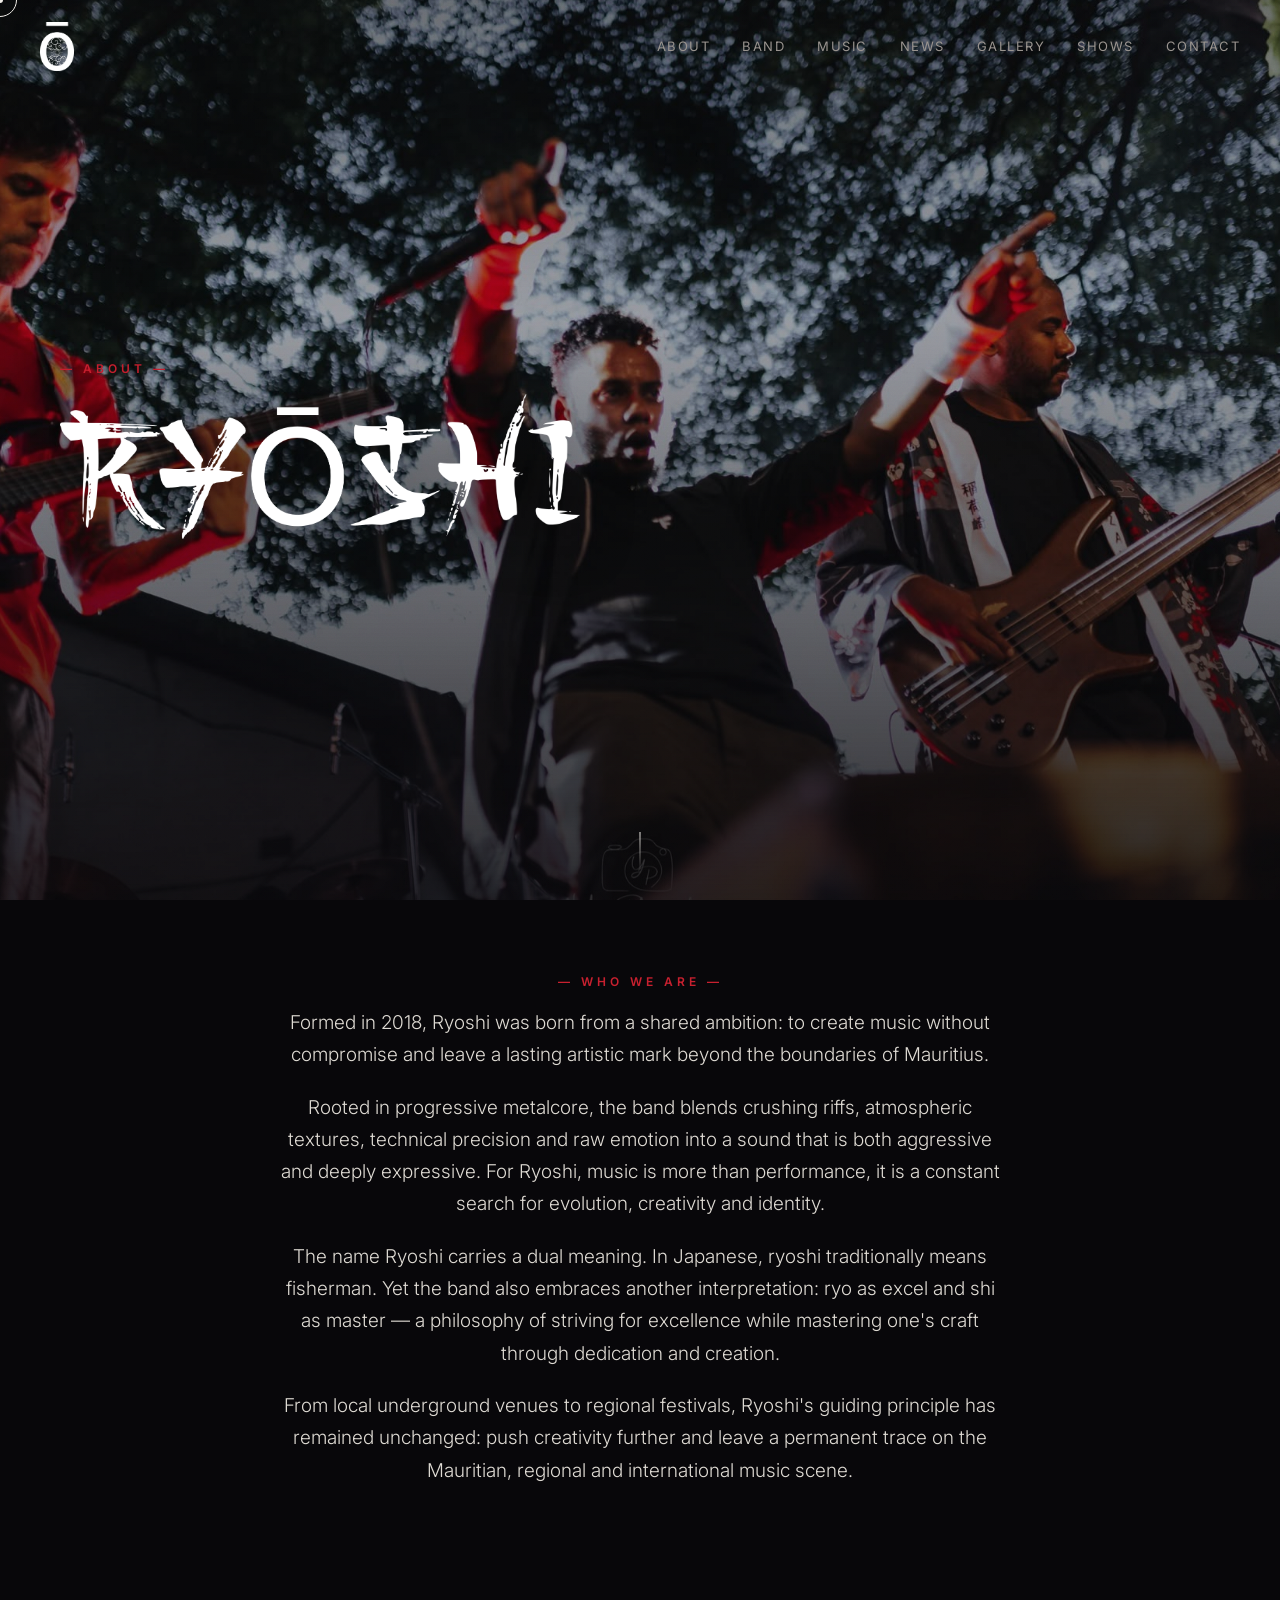
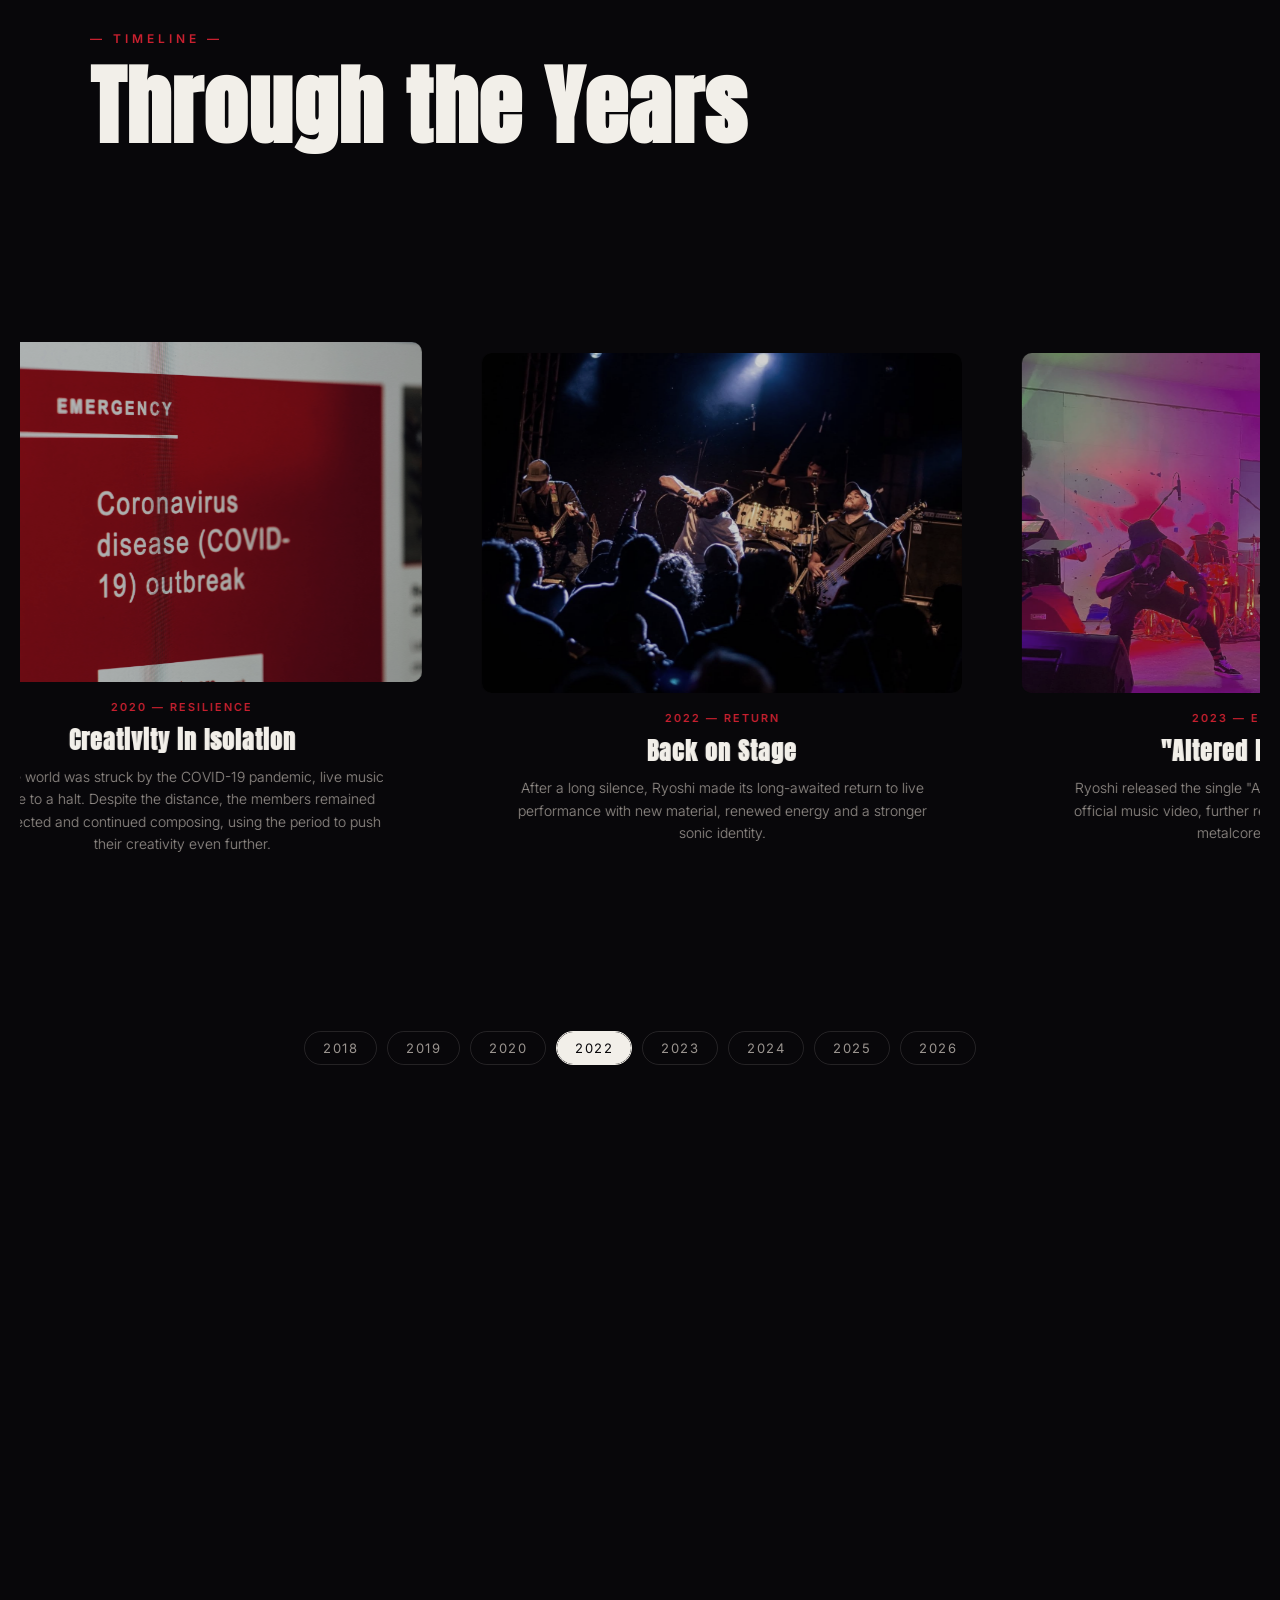
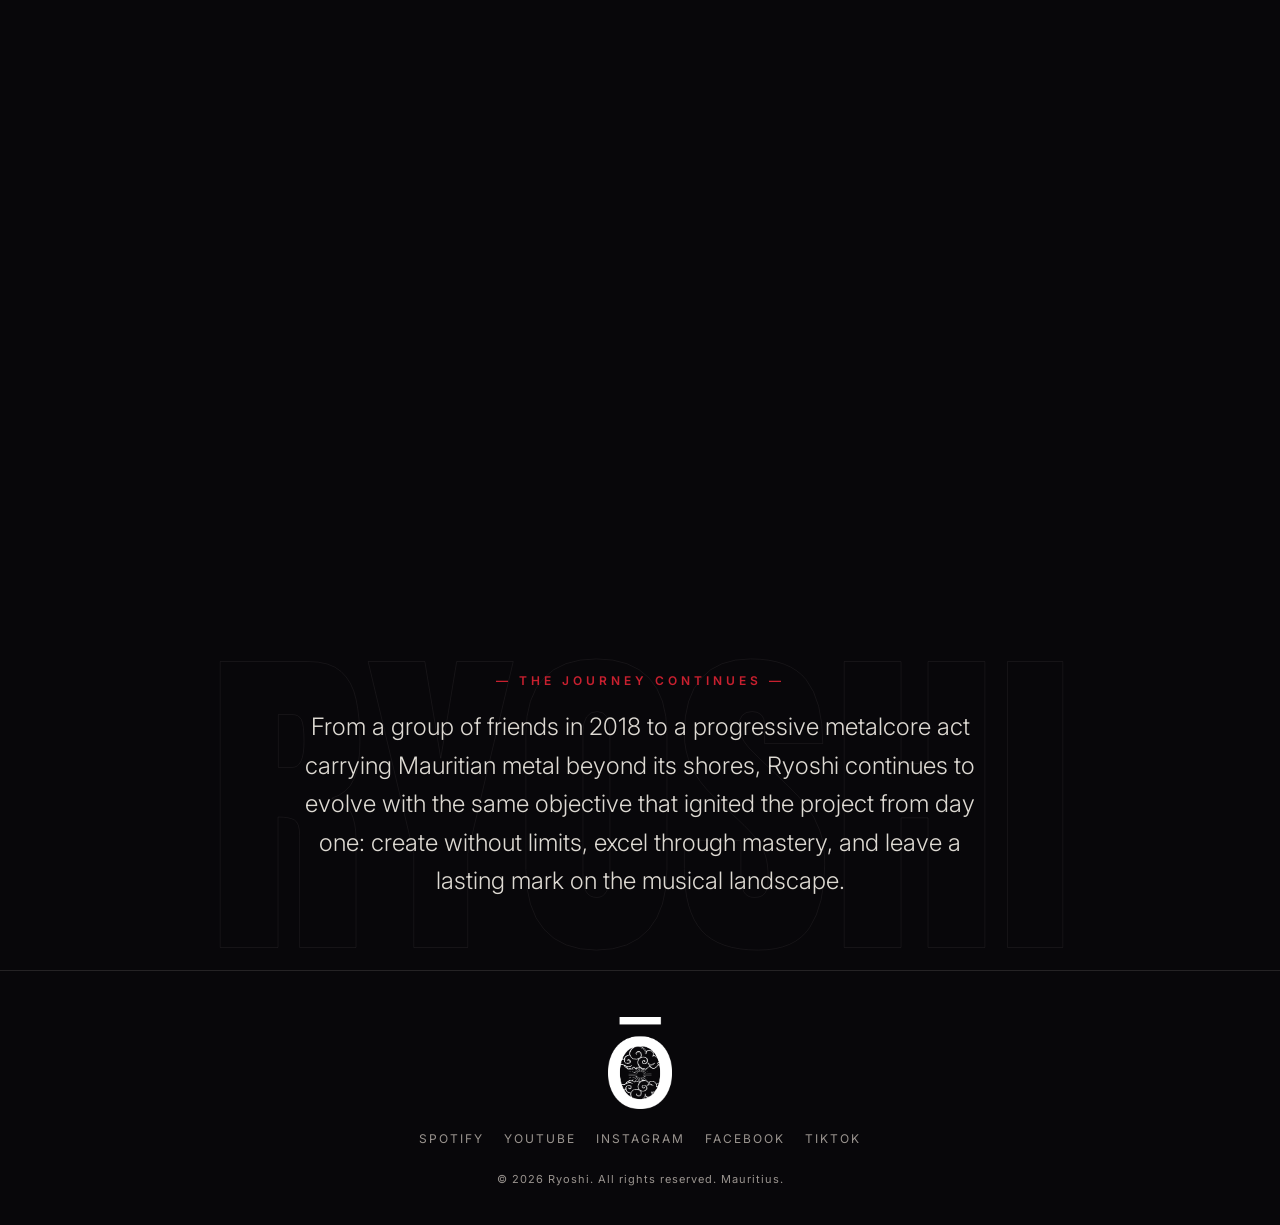
==== commit ea1c90a1: "Add files via upload" ====
--- a/about.html
+++ b/about.html
@@ -54,7 +54,6 @@
   </div>
 
   <div class="scroll-hint">
-    <span>SCROLL</span>
     <div class="scroll-line"></div>
   </div>
 </section>
--- a/style.css
+++ b/style.css
@@ -193,6 +193,41 @@
   position:absolute; inset:0;
   background:
     linear-gradient(180deg, rgba(8,7,10,.55) 0%, rgba(8,7,10,.35) 35%, rgba(8,7,10,.85) 100%);
+}
+@media (max-width: 760px){
+  /* Homepage hero only: show the full group shot (all 4 members) on
+     mobile portrait instead of cropping the sides with object-fit:cover */
+  #hero .hero-bg{
+    object-fit: contain;
+    object-position: center center;
+    transform: scale(1);
+  }
+  /* Spread the hero logos so nothing overlaps the group shot on mobile:
+     main emblem pinned to the top, wordmark + tag + buttons clustered
+     at the bottom. .hero-emblem becomes display:contents so its two
+     images can be positioned independently as direct flex children. */
+  #hero .hero-content{
+    height: 100%;
+    justify-content: flex-start;
+    padding: 66px 20px 40px;
+  }
+  #hero .hero-emblem{
+    display: contents;
+  }
+  #hero .hero-logo{
+    order: 1;
+    width: min(98px, 22vw);
+    margin: 0 auto auto;
+    transition: opacity .2s linear;
+  }
+  #navLogo{ transition: opacity .2s linear; }
+  #hero .hero-title-logo{
+    order: 2;
+    width: min(260px, 68vw);
+    margin: 0 auto;
+  }
+  #hero .hero-tag{ order: 3; margin: 12px 0 14px; }
+  #hero .hero-buttons{ order: 4; }
 }
 .hero-grain{
   position:absolute; inset:0;
@@ -473,6 +508,69 @@
   background: rgba(0,0,0,.4);
 }
 
+/* Album countdown popup */
+.album-popup-backdrop{
+  position: fixed; inset:0;
+  background: rgba(8,7,10,.85);
+  backdrop-filter: blur(6px);
+  z-index: 3000;
+  display:flex; align-items:center; justify-content:center;
+  opacity:0; visibility:hidden;
+  transition: opacity .5s ease, visibility .5s ease;
+  padding: 24px;
+}
+.album-popup-backdrop.open{ opacity:1; visibility:visible; }
+.album-popup-card{
+  background: var(--bg-alt);
+  max-width: 420px; width:100%;
+  max-height: 90vh;
+  overflow:auto;
+  position: relative;
+  border: 1px solid var(--line);
+  transform: scale(.92) translateY(20px);
+  transition: transform .5s var(--ease);
+}
+.album-popup-backdrop.open .album-popup-card{ transform: scale(1) translateY(0); }
+.album-popup-close{
+  position: absolute; top:14px; right:14px;
+  width:36px; height:36px;
+  border:1px solid var(--line); border-radius:50%;
+  display:flex; align-items:center; justify-content:center;
+  z-index:2;
+  background: rgba(8,7,10,.5);
+  color: var(--fg);
+}
+.album-popup-art{ width:100%; aspect-ratio: 1 / 1; overflow:hidden; }
+.album-popup-art img{ width:100%; height:100%; object-fit:cover; display:block; }
+.album-popup-body{ padding: 30px 26px 36px; text-align:center; }
+.album-popup-logo{ width: min(150px, 46%); margin: 0 auto 20px; }
+.album-popup-title{
+  font-family: var(--font-display);
+  font-size: clamp(26px, 6vw, 38px);
+  margin: 0 0 6px;
+  letter-spacing: 1px;
+}
+.album-popup-sub{
+  color: var(--accent);
+  text-transform: uppercase;
+  letter-spacing: 3px;
+  font-size: 12px;
+  font-weight: 600;
+  margin: 0 0 22px;
+}
+.album-popup-countdown{ display:flex; justify-content:center; gap:16px; }
+.cd-unit{ display:flex; flex-direction:column; align-items:center; }
+.cd-value{
+  font-family: var(--font-display);
+  font-size: clamp(24px, 5vw, 34px);
+  line-height: 1;
+  color: var(--fg);
+}
+.cd-label{
+  font-size: 10px; letter-spacing:2px; text-transform:uppercase;
+  color: var(--muted); margin-top:6px;
+}
+
 /* Music / Discography */
 .ep-block{
   display:grid;
@@ -495,6 +593,63 @@
 @media (max-width: 480px){
   .ep-art{ max-width: 190px; }
 }
+
+/* Upcoming album — highlighted */
+.ep-block--upcoming .ep-art{
+  box-shadow: 0 20px 70px rgba(200,32,47,.35), 0 20px 60px rgba(0,0,0,.5);
+}
+.ep-countdown-block{
+  display:flex;
+  flex-direction:column;
+  justify-content:center;
+  gap: 18px;
+}
+.ep-countdown-intro{ margin-bottom: 4px; }
+.ep-countdown-line{
+  font-size: clamp(16px, 2vw, 19px);
+  line-height: 1.5;
+  color: #dedad3;
+  font-weight: 300;
+  margin: 0;
+}
+.ep-countdown-label{
+  color: var(--accent);
+  text-transform: uppercase;
+  letter-spacing: 3px;
+  font-size: 13px;
+  font-weight: 600;
+  margin: 10px 0 0;
+}
+.ep-countdown{ justify-content:flex-start; gap:34px; }
+.ep-countdown .cd-value{ font-size: clamp(36px, 7vw, 58px); }
+.ep-countdown .cd-label{ font-size: 12px; letter-spacing:1.5px; margin-top:8px; }
+@media (max-width: 760px){
+  .ep-countdown-block{ align-items:center; text-align:center; }
+  .ep-countdown{ justify-content:center; gap:24px; }
+}
+
+/* Previous release — reduced prominence */
+.ep-divider{
+  height: 1px;
+  background: var(--line);
+  margin: 46px 0 32px;
+}
+.eyebrow--sub{ opacity:.7; font-size:11px; letter-spacing:3px; }
+.ep-compact-title{
+  font-family: var(--font-display);
+  font-size: clamp(18px, 2.6vw, 24px);
+  letter-spacing: 1px;
+  color: var(--muted);
+  margin: 0 0 22px;
+}
+.ep-block--compact{
+  grid-template-columns: 190px 1fr;
+  gap: 22px;
+  max-width: 620px;
+  margin: 0 auto 46px;
+  opacity: .85;
+}
+@media (max-width: 760px){ .ep-block--compact{ grid-template-columns: 1fr; } }
 
 .video-heading{
   font-family: var(--font-display);
@@ -600,6 +755,57 @@
 
 /* Gallery / horizontal slider */
 .gallery .section-inner{ margin-bottom: 22px; }
+/* Homepage gallery — continuous crossfade slideshow, clickable to full gallery page */
+.gallery-crossfade{
+  display: block;
+  position: relative;
+  max-width: 900px;
+  margin: 0 auto;
+  aspect-ratio: 16 / 10;
+  border-radius: 14px;
+  overflow: hidden;
+  box-shadow: 0 20px 60px rgba(0,0,0,.5);
+}
+.gallery-crossfade img{
+  position: absolute; inset: 0;
+  width: 100%; height: 100%;
+  object-fit: cover;
+  opacity: 0;
+  filter: grayscale(.2) brightness(.82);
+  transition: opacity 1.6s ease;
+}
+.gallery-crossfade img.is-active{ opacity: 1; }
+.gallery-crossfade::after{
+  content: '';
+  position: absolute; inset: 0;
+  background: linear-gradient(180deg, rgba(8,7,10,0) 55%, rgba(8,7,10,.8) 100%);
+  pointer-events: none;
+}
+.gallery-crossfade-cta{
+  position: absolute; left:50%; bottom: 22px; transform: translateX(-50%);
+  z-index: 2;
+  display: inline-flex; align-items:center; gap:8px;
+  font-size: 13px; letter-spacing: 2px; text-transform: uppercase;
+  color: #fff;
+  border-bottom: 1px solid #fff;
+  padding-bottom: 4px;
+}
+.gallery-crossfade-cta span{ transition: transform .3s var(--ease); }
+.gallery-crossfade:hover .gallery-crossfade-cta span{ transform: translateX(6px); }
+
+/* Full gallery page grid */
+.gallery-page-grid{
+  display: grid;
+  grid-template-columns: repeat(auto-fill, minmax(240px, 1fr));
+  gap: 18px;
+}
+.gallery-page-grid .slider-item{
+  width: 100%;
+  aspect-ratio: 4/3;
+  border-radius: 10px;
+  cursor: none;
+}
+
 .slider{
   position: relative;
   max-width: 1300px;
@@ -746,6 +952,92 @@
 .contact-socials a{ font-size:13px; letter-spacing:1.5px; text-transform:uppercase; color: var(--muted); transition: color .3s; }
 .contact-socials a:hover{ color: var(--fg); }
 
+/* Promo (QR discount landing page) */
+.promo-section{ text-align:center; }
+.promo-inner{ max-width: 560px; }
+.promo-lead{
+  max-width: 460px;
+  margin: 0 auto 40px;
+  font-size: 17px;
+  line-height: 1.6;
+  color: #dedad3;
+  font-weight: 300;
+}
+.promo-form{
+  display:flex;
+  flex-direction:column;
+  gap: 20px;
+  text-align:left;
+  max-width: 400px;
+  margin: 0 auto;
+}
+.promo-field{ display:flex; flex-direction:column; gap:8px; }
+.promo-field label{
+  font-size: 11px; letter-spacing: 2px; text-transform: uppercase; color: var(--muted);
+}
+.promo-field input{
+  font-family: var(--font-body);
+  font-size: 16px;
+  color: var(--fg);
+  background: transparent;
+  border: none;
+  border-bottom: 1px solid var(--line);
+  padding: 10px 2px;
+  outline: none;
+  transition: border-color .3s;
+  cursor: text;
+}
+.promo-field input:focus{ border-color: var(--fg); }
+.promo-field input::placeholder{ color: var(--muted); opacity:.6; }
+.promo-submit{
+  margin-top: 10px;
+  padding: 16px 28px;
+  background: var(--accent);
+  color: #fff;
+  font-size: 13px;
+  letter-spacing: 2px;
+  text-transform: uppercase;
+  font-weight: 600;
+  border-radius: 2px;
+  transition: background .3s, transform .3s var(--ease);
+  cursor: pointer;
+}
+.promo-submit:hover{ background: var(--accent-2); transform: translateY(-2px); }
+.promo-submit:disabled{ opacity:.6; transform:none; cursor:default; }
+.promo-note{
+  font-size: 11px;
+  line-height: 1.6;
+  color: var(--muted);
+  text-align:center;
+  margin: 4px 0 0;
+}
+.promo-thankyou{
+  display:none;
+  max-width: 400px;
+  margin: 0 auto;
+}
+.promo-thankyou.is-visible{ display:block; }
+.promo-thankyou-title{
+  font-family: var(--font-display);
+  font-size: clamp(32px, 6vw, 52px);
+  margin: 6px 0 18px;
+}
+.promo-thankyou p{ color:#dedad3; line-height:1.6; font-size:15px; }
+.promo-visit-btn{
+  display:inline-block;
+  margin-top: 26px;
+  padding: 16px 32px;
+  background: var(--accent);
+  color: #fff;
+  font-size: 13px;
+  letter-spacing: 2px;
+  text-transform: uppercase;
+  font-weight: 600;
+  border-radius: 2px;
+  transition: background .3s, transform .3s var(--ease);
+}
+.promo-visit-btn:hover{ background: var(--accent-2); transform: translateY(-2px); }
+
 /* Footer */
 .footer{
   position: relative; z-index:2;
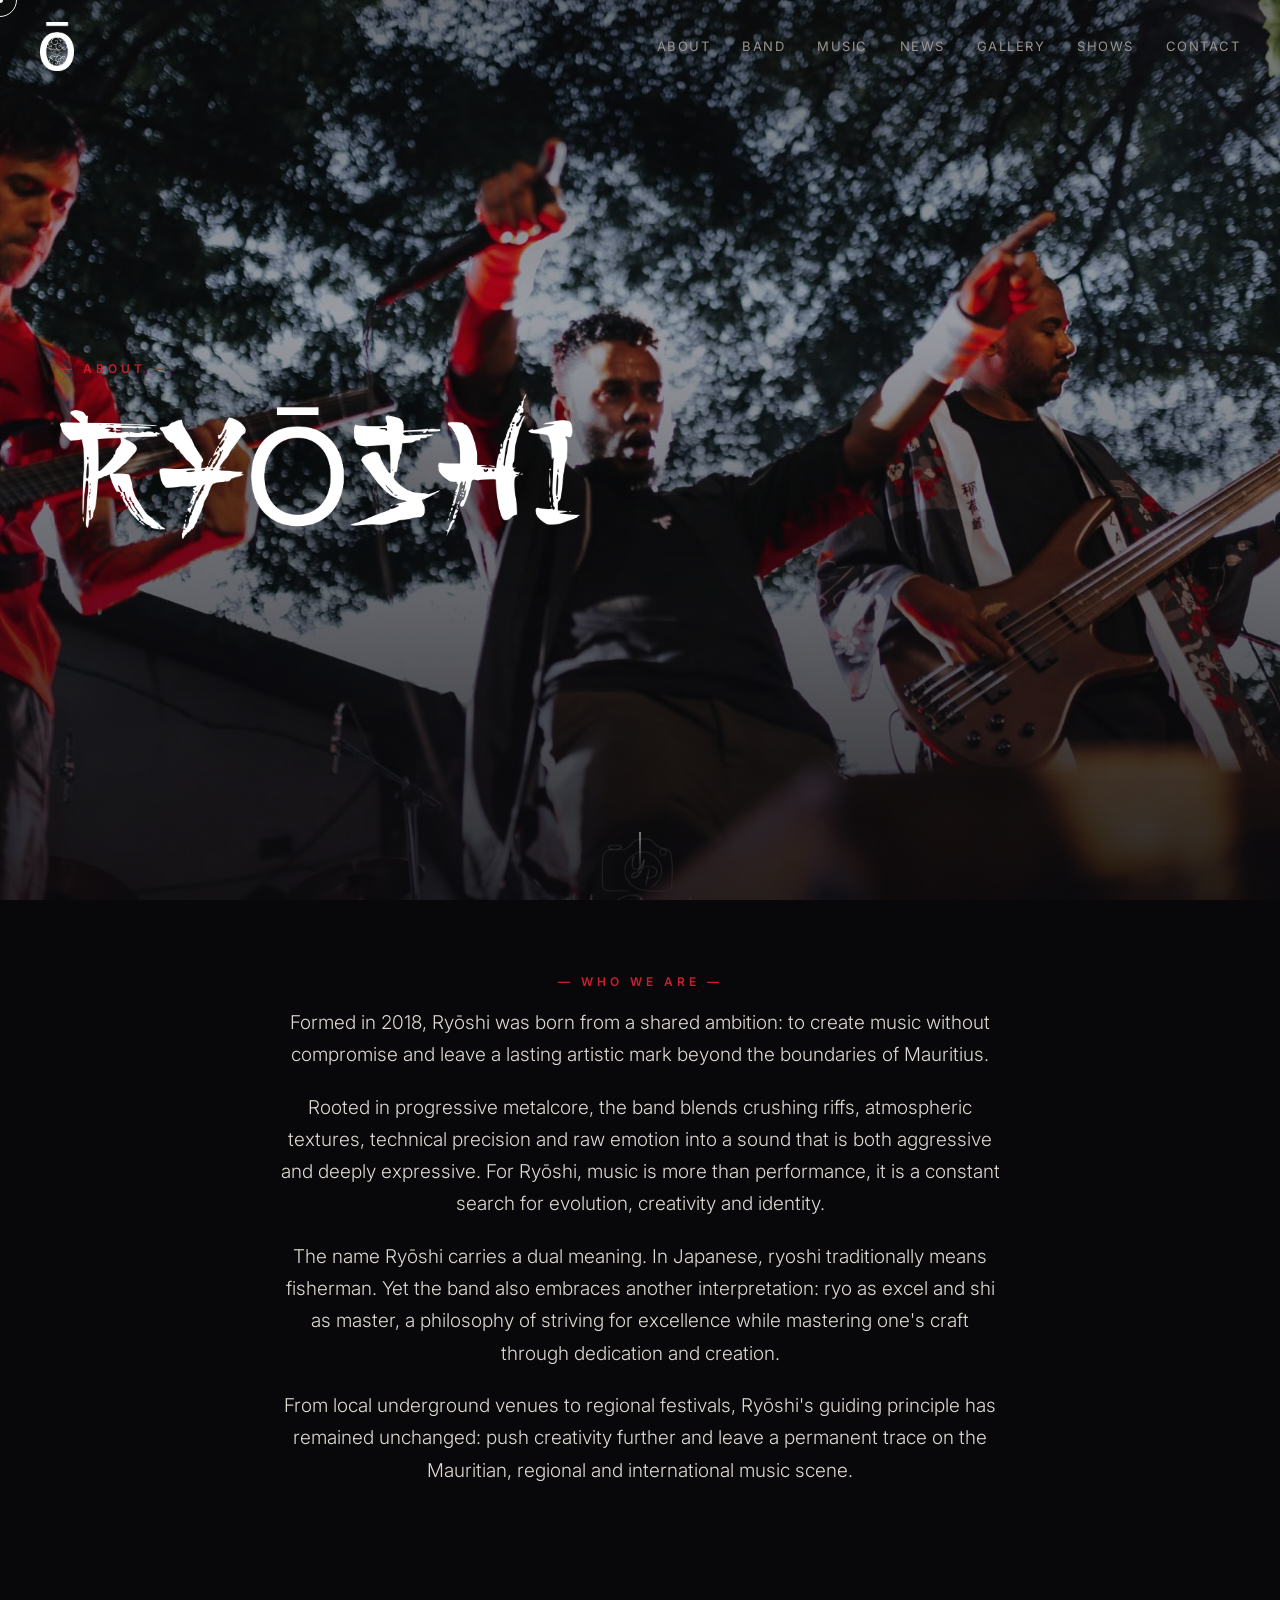
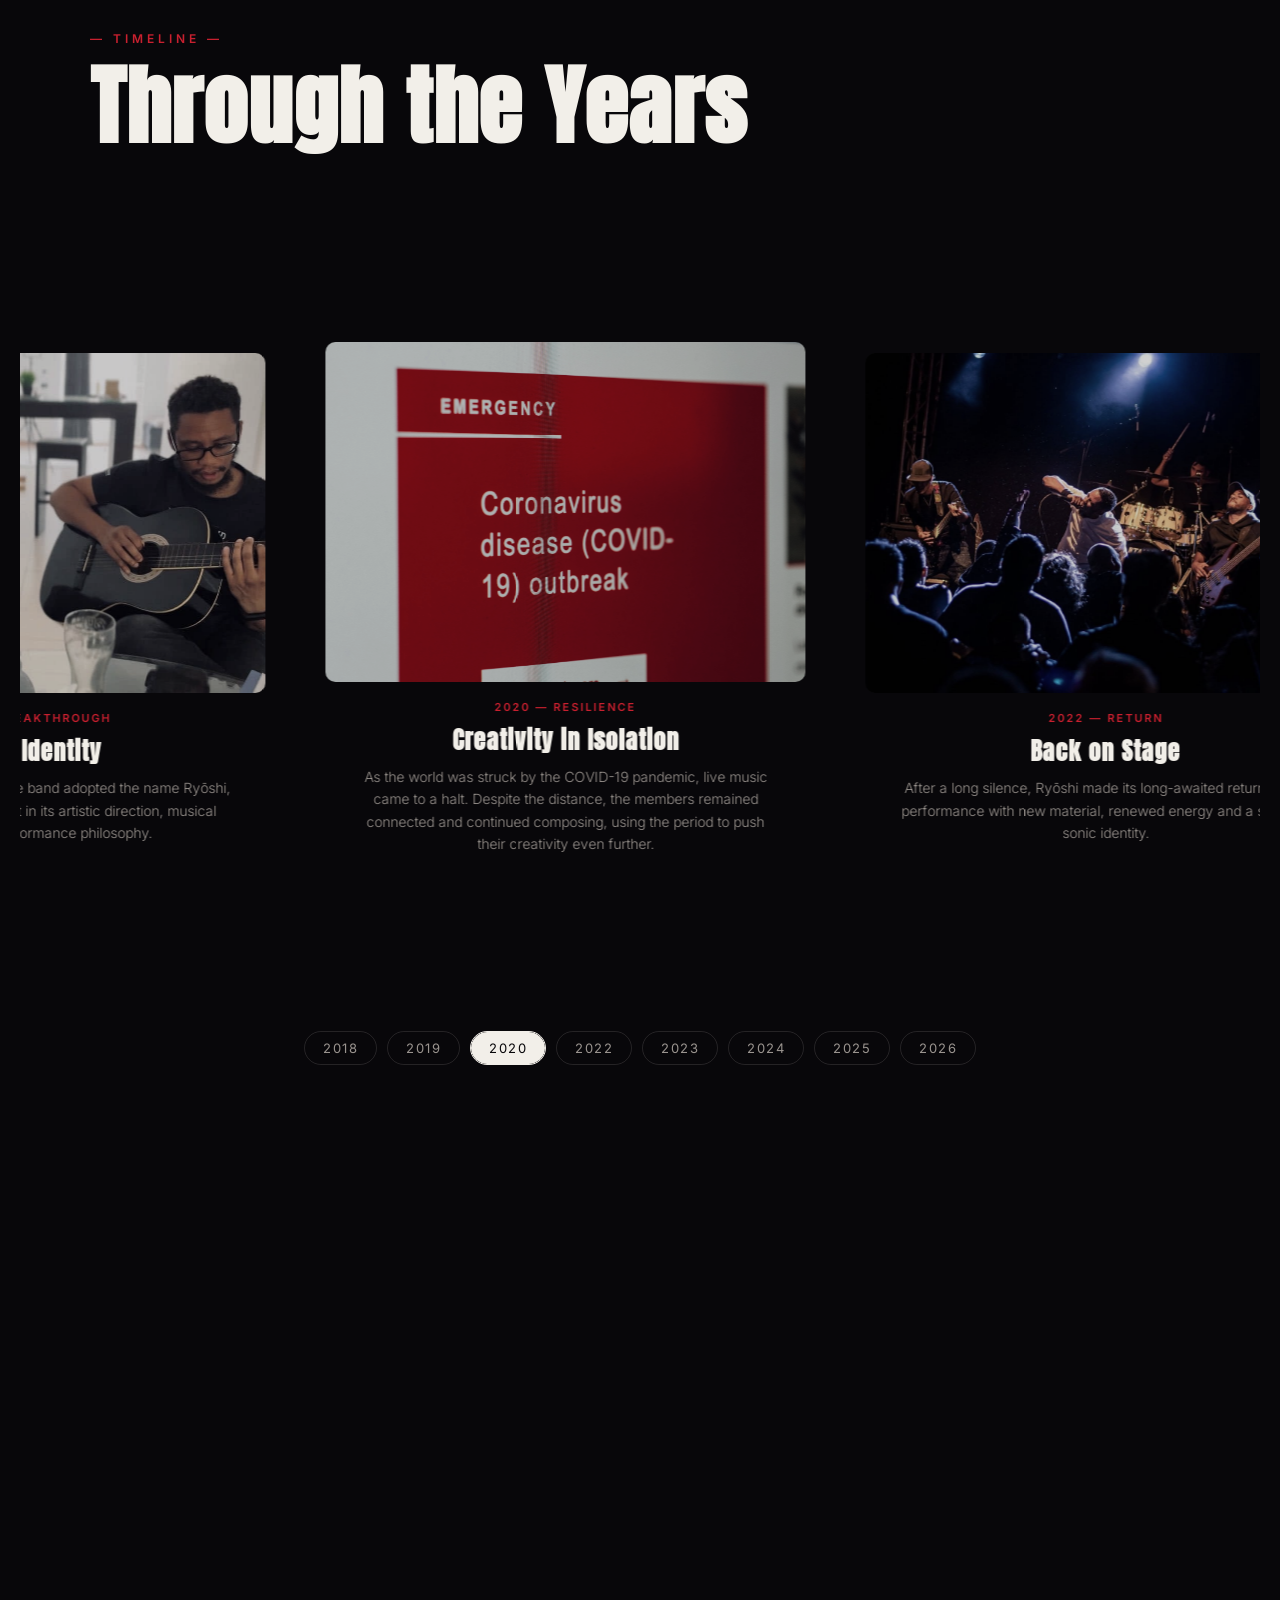
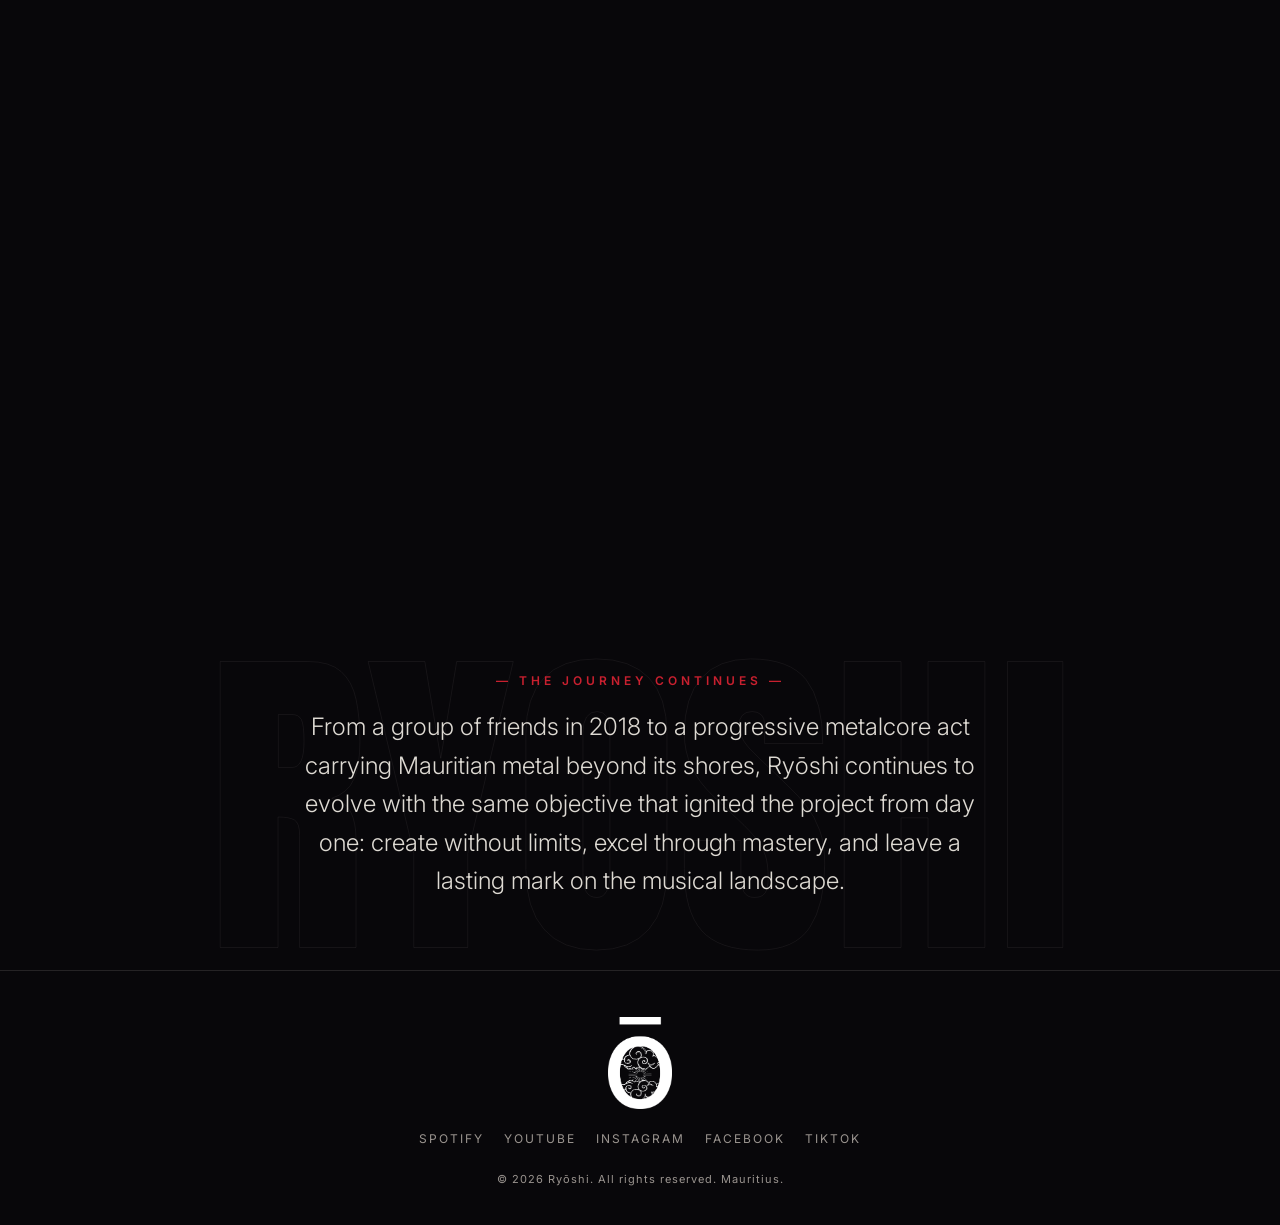
==== commit 27795c7e: "Add files via upload" ====
--- a/about.html
+++ b/about.html
@@ -3,8 +3,8 @@
 <head>
 <meta charset="UTF-8">
 <meta name="viewport" content="width=device-width, initial-scale=1.0">
-<title>About — RYOSHI</title>
-<meta name="description" content="The story of RYOSHI — Mauritian metalcore band. From King of None to The Hunt.">
+<title>About — RYŌSHI</title>
+<meta name="description" content="The story of RYŌSHI — Mauritian metalcore band. From King of None to The Hunt.">
 <link rel="preconnect" href="https://fonts.googleapis.com">
 <link href="https://fonts.googleapis.com/css2?family=Anton&family=Bebas+Neue&family=Inter:wght@300;400;500;600;700&display=swap" rel="stylesheet">
 <link rel="stylesheet" href="style.css">
@@ -17,7 +17,7 @@
 
 <!-- Intro overlay -->
 <div id="intro" class="intro">
-  <img src="assets/logo.jpeg" alt="Ryoshi logo" class="intro-logo" id="introLogo">
+  <img src="assets/logo.jpeg" alt="Ryōshi logo" class="intro-logo" id="introLogo">
 </div>
 
 <!-- Ambient particles -->
@@ -26,14 +26,14 @@
 <!-- NAV -->
 <nav class="nav" id="nav">
   <a href="index.html" class="nav-logo-wrap">
-    <img src="assets/logo-main-trim.png" alt="Ryoshi" class="nav-logo" id="navLogo">
+    <img src="assets/logo-main-trim.png" alt="Ryōshi" class="nav-logo" id="navLogo">
   </a>
   <button class="nav-toggle" id="navToggle" aria-label="Toggle menu"><span></span><span></span><span></span></button>
   <div class="nav-links" id="navLinks">
     <a href="#about-intro" data-cursor="link">About</a>
     <a href="index.html#band" data-cursor="link">Band</a>
     <a href="index.html#music" data-cursor="link">Music</a>
-    <a href="index.html#news" data-cursor="link">News</a>
+    <a href="news.html" data-cursor="link">News</a>
     <a href="index.html#gallery" data-cursor="link">Gallery</a>
     <a href="index.html#shows" data-cursor="link">Shows</a>
     <a href="index.html#contact" data-cursor="link">Contact</a>
@@ -43,14 +43,14 @@
 <!-- ABOUT HERO -->
 <section id="aboutHero" class="hero about-hero">
   <div class="hero-bg-wrap">
-    <img src="assets/about/about-background.JPG" alt="Ryoshi live" class="hero-bg" id="aboutHeroBg">
+    <img src="assets/about/about-background.JPG" alt="Ryōshi live" class="hero-bg" id="aboutHeroBg">
     <div class="hero-overlay"></div>
     <div class="hero-grain"></div>
   </div>
 
   <div class="hero-content about-hero-content">
     <span class="eyebrow about-hero-label reveal-line">— About —</span>
-    <img src="assets/logo-ryoshi-trim.png" alt="Ryoshi" class="hero-title-logo hero-title-logo--big reveal-scale">
+    <img src="assets/logo-ryoshi-trim.png" alt="Ryōshi" class="hero-title-logo hero-title-logo--big reveal-scale">
   </div>
 
   <div class="scroll-hint">
@@ -63,10 +63,10 @@
   <div class="section-inner">
     <span class="eyebrow reveal-line">— Who We Are —</span>
     <div class="about-copy-text">
-      <p class="reveal-line" style="transition-delay:.1s">Formed in 2018, Ryoshi was born from a shared ambition: to create music without compromise and leave a lasting artistic mark beyond the boundaries of Mauritius.</p>
-      <p class="reveal-line" style="transition-delay:.25s">Rooted in progressive metalcore, the band blends crushing riffs, atmospheric textures, technical precision and raw emotion into a sound that is both aggressive and deeply expressive. For Ryoshi, music is more than performance, it is a constant search for evolution, creativity and identity.</p>
-      <p class="reveal-line" style="transition-delay:.4s">The name Ryoshi carries a dual meaning. In Japanese, ryoshi traditionally means fisherman. Yet the band also embraces another interpretation: ryo as excel and shi as master — a philosophy of striving for excellence while mastering one's craft through dedication and creation.</p>
-      <p class="reveal-line" style="transition-delay:.55s">From local underground venues to regional festivals, Ryoshi's guiding principle has remained unchanged: push creativity further and leave a permanent trace on the Mauritian, regional and international music scene.</p>
+      <p class="reveal-line" style="transition-delay:.1s">Formed in 2018, Ryōshi was born from a shared ambition: to create music without compromise and leave a lasting artistic mark beyond the boundaries of Mauritius.</p>
+      <p class="reveal-line" style="transition-delay:.25s">Rooted in progressive metalcore, the band blends crushing riffs, atmospheric textures, technical precision and raw emotion into a sound that is both aggressive and deeply expressive. For Ryōshi, music is more than performance, it is a constant search for evolution, creativity and identity.</p>
+      <p class="reveal-line" style="transition-delay:.4s">The name Ryōshi carries a dual meaning. In Japanese, ryoshi traditionally means fisherman. Yet the band also embraces another interpretation: ryo as excel and shi as master, a philosophy of striving for excellence while mastering one's craft through dedication and creation.</p>
+      <p class="reveal-line" style="transition-delay:.55s">From local underground venues to regional festivals, Ryōshi's guiding principle has remained unchanged: push creativity further and leave a permanent trace on the Mauritian, regional and international music scene.</p>
     </div>
   </div>
 </section>
@@ -107,7 +107,7 @@
         <div class="timeline-caption">
           <span class="timeline-year">2018 — The Beginning</span>
           <h3>First Release</h3>
-          <p>King of None unveiled its debut single, "Ascendence", accompanied by an official music video — the first concrete statement of the band's artistic identity.</p>
+          <p>King of None unveiled its debut single, "Ascendence", accompanied by an official music video, the first concrete statement of the band's artistic identity.</p>
         </div>
       </article>
 
@@ -125,7 +125,7 @@
         <div class="timeline-caption">
           <span class="timeline-year">2019 — Breakthrough</span>
           <h3>First International Performance</h3>
-          <p>Ryoshi left Mauritian shores for the first time to perform at Nuit de Kal in Réunion Island, sharing the stage with renowned French metal act Black Bomb A.</p>
+          <p>Ryōshi left Mauritian shores for the first time to perform at Nuit de Kal in Réunion Island, sharing the stage with renowned French metal act Black Bomb A.</p>
         </div>
       </article>
 
@@ -134,7 +134,7 @@
         <div class="timeline-caption">
           <span class="timeline-year">2019 — Breakthrough</span>
           <h3>A New Identity</h3>
-          <p>Upon returning to Mauritius, the band adopted the name Ryoshi, marking a major turning point in its artistic direction, musical vision and live performance philosophy.</p>
+          <p>Upon returning to Mauritius, the band adopted the name Ryōshi, marking a major turning point in its artistic direction, musical vision and live performance philosophy.</p>
         </div>
       </article>
 
@@ -152,7 +152,7 @@
         <div class="timeline-caption">
           <span class="timeline-year">2022 — Return</span>
           <h3>Back on Stage</h3>
-          <p>After a long silence, Ryoshi made its long-awaited return to live performance with new material, renewed energy and a stronger sonic identity.</p>
+          <p>After a long silence, Ryōshi made its long-awaited return to live performance with new material, renewed energy and a stronger sonic identity.</p>
         </div>
       </article>
 
@@ -161,7 +161,7 @@
         <div class="timeline-caption">
           <span class="timeline-year">2023 — Expansion</span>
           <h3>"Altered Evolution"</h3>
-          <p>Ryoshi released the single "Altered Evolution" alongside an official music video, further refining the band's progressive metalcore signature.</p>
+          <p>Ryōshi released the single "Altered Evolution" alongside an official music video, further refining the band's progressive metalcore signature.</p>
         </div>
       </article>
 
@@ -170,7 +170,7 @@
         <div class="timeline-caption">
           <span class="timeline-year">2023 — Expansion</span>
           <h3>Return to Réunion</h3>
-          <p>The band travelled once again to Réunion to perform at Maytal — La Revanche, strengthening its presence on the regional scene.</p>
+          <p>The band travelled once again to Réunion to perform at Maytal: La Revanche, strengthening its presence on the regional scene.</p>
         </div>
       </article>
 
@@ -179,7 +179,7 @@
         <div class="timeline-caption">
           <span class="timeline-year">2024 — New Audiences</span>
           <h3>From Underground to the Public Square</h3>
-          <p>Ryoshi performed at the major Pepcity event at Tribeca Mall, bringing its music to a broader mainstream audience while staying true to its roots.</p>
+          <p>Ryōshi performed at the major Pepcity event at Tribeca Mall, bringing its music to a broader mainstream audience while staying true to its roots.</p>
         </div>
       </article>
 
@@ -188,7 +188,7 @@
         <div class="timeline-caption">
           <span class="timeline-year">2025 — First Tour</span>
           <h3>Madagascar Tour</h3>
-          <p>For the first time, Ryoshi travelled to Madagascar for a memorable three-date tour across Antananarivo, opening a new chapter in the band's international journey.</p>
+          <p>For the first time, Ryōshi travelled to Madagascar for a memorable three-date tour across Antananarivo, opening a new chapter in the band's international journey.</p>
         </div>
       </article>
 
@@ -197,7 +197,7 @@
         <div class="timeline-caption">
           <span class="timeline-year">2025 — First Tour</span>
           <h3>First EP</h3>
-          <p>Ryoshi released its debut five-track EP, The Hunt — a milestone that captured years of growth, experimentation and artistic evolution.</p>
+          <p>Ryōshi released its debut five-track EP, The Hunt, a milestone that captured years of growth, experimentation and artistic evolution.</p>
         </div>
       </article>
 
@@ -206,7 +206,7 @@
         <div class="timeline-caption">
           <span class="timeline-year">2026 — Recognition</span>
           <h3>National Recognition</h3>
-          <p>Ryoshi received one of the strongest acknowledgements of its career by earning a nomination for "Live Band of the Year" at the Mauritius Music Awards.</p>
+          <p>Ryōshi received one of the strongest acknowledgements of its career by earning a nomination for "Live Band of the Year" at the Mauritius Music Awards.</p>
         </div>
       </article>
 
@@ -240,14 +240,14 @@
 </section>
 
 <!-- JOURNEY CONTINUES -->
-<div class="big-type-wrap journey-wrap reveal-scale" data-outline="RYOSHI">
+<div class="big-type-wrap journey-wrap reveal-scale" data-outline="RYŌSHI">
   <span class="eyebrow">— The Journey Continues —</span>
-  <p class="journey-text">From a group of friends in 2018 to a progressive metalcore act carrying Mauritian metal beyond its shores, Ryoshi continues to evolve with the same objective that ignited the project from day one: create without limits, excel through mastery, and leave a lasting mark on the musical landscape.</p>
+  <p class="journey-text">From a group of friends in 2018 to a progressive metalcore act carrying Mauritian metal beyond its shores, Ryōshi continues to evolve with the same objective that ignited the project from day one: create without limits, excel through mastery, and leave a lasting mark on the musical landscape.</p>
 </div>
 
 <!-- FOOTER -->
 <footer class="footer">
-  <img src="assets/logo-main-trim.png" alt="Ryoshi" class="footer-logo">
+  <img src="assets/logo-main-trim.png" alt="Ryōshi" class="footer-logo">
   <div class="footer-socials">
     <a href="https://open.spotify.com/artist/4Uqqi1n97pdr0EM11cyq5P" data-social="spotify" target="_blank" rel="noopener" data-cursor="link">Spotify</a>
     <a href="https://www.youtube.com/@Ryoshi.official" data-social="youtube" target="_blank" rel="noopener" data-cursor="link">YouTube</a>
@@ -255,7 +255,7 @@
     <a href="https://www.facebook.com/ryoshi.band" data-social="facebook" target="_blank" rel="noopener" data-cursor="link">Facebook</a>
     <a href="https://www.tiktok.com/@ryoshi.band" data-social="tiktok" target="_blank" rel="noopener" data-cursor="link">TikTok</a>
   </div>
-  <p class="footer-copy">© 2026 Ryoshi. All rights reserved. Mauritius.</p>
+  <p class="footer-copy">© 2026 Ryōshi. All rights reserved. Mauritius.</p>
 </footer>
 
 <!-- SECRET WALLPAPER PAGE -->
--- a/style.css
+++ b/style.css
@@ -1,4 +1,4 @@
-/* ===================== RYOSHI — base ===================== */
+/* ===================== RYŌSHI — base ===================== */
 :root{
   --bg: #08070a;
   --bg-alt: #0d0c10;
@@ -753,6 +753,89 @@
   font-weight: 300;
 }
 
+/* Section heading acting as a link to the full news archive */
+.news-heading-link{ display:contents; }
+
+/* Homepage: latest article big + featured, the rest as a simple list below */
+.news-featured-wrap{
+  max-width: 1100px;
+  margin: 0 auto;
+  padding: 0 20px;
+}
+.news-featured{
+  display:grid;
+  grid-template-columns: 1.1fr 1fr;
+  gap: 30px;
+  align-items:center;
+  border-radius: 14px;
+  overflow:hidden;
+  background: rgba(255,255,255,.02);
+  border: 1px solid var(--line);
+  transition: transform .4s var(--ease), border-color .4s ease;
+  margin-bottom: 20px;
+}
+.news-featured:hover{
+  transform: translateY(-6px);
+  border-color: rgba(242,239,233,.3);
+}
+@media (max-width: 760px){
+  .news-featured{ grid-template-columns: 1fr; }
+}
+.news-featured-thumb{
+  width:100%;
+  aspect-ratio: 16/10;
+  overflow:hidden;
+  background:#000;
+}
+.news-featured-thumb img{
+  width:100%; height:100%; object-fit:cover;
+  filter: grayscale(.2) brightness(.9);
+  transition: transform .6s var(--ease), filter .4s ease;
+}
+.news-featured:hover .news-featured-thumb img{
+  transform: scale(1.06);
+  filter: grayscale(0) brightness(1);
+}
+.news-featured-info{ padding: 20px 30px 20px 0; }
+@media (max-width: 760px){
+  .news-featured-info{ padding: 22px 24px 28px; }
+}
+.news-featured-headline{
+  font-family: var(--font-display);
+  font-size: clamp(22px, 3vw, 30px);
+  letter-spacing: .5px;
+  line-height: 1.15;
+  margin: 0 0 12px;
+}
+.news-list{ display:flex; flex-direction:column; gap:2px; }
+.news-list-item{
+  display:flex; align-items:center; gap:18px;
+  padding: 16px 4px;
+  border-top: 1px solid var(--line);
+  transition: opacity .3s ease;
+}
+.news-list li:last-child .news-list-item{ border-bottom: 1px solid var(--line); }
+.news-list-item:hover{ opacity:.7; }
+.news-list-date{
+  flex-shrink:0;
+  font-size: 11px;
+  letter-spacing: 1.5px;
+  text-transform: uppercase;
+  color: var(--accent);
+  font-weight: 600;
+  width: 90px;
+}
+.news-list-title{
+  flex: 1;
+  font-size: 14px;
+  letter-spacing: .3px;
+}
+.news-list-arrow{
+  flex-shrink:0;
+  transition: transform .3s var(--ease);
+}
+.news-list-item:hover .news-list-arrow{ transform: translateX(6px); }
+
 /* Gallery / horizontal slider */
 .gallery .section-inner{ margin-bottom: 22px; }
 /* Homepage gallery — continuous crossfade slideshow, clickable to full gallery page */
@@ -932,6 +1015,13 @@
 }
 .partner-mark:hover{ background-color: var(--fg); }
 
+.partner-mark--indiecrate{
+  width: 168px;
+  height: 46px;
+  -webkit-mask-image: url('assets/indiecrate-mark.png');
+  mask-image: url('assets/indiecrate-mark.png');
+}
+
 /* Contact */
 .contact{ text-align:center; }
 .contact-grid{
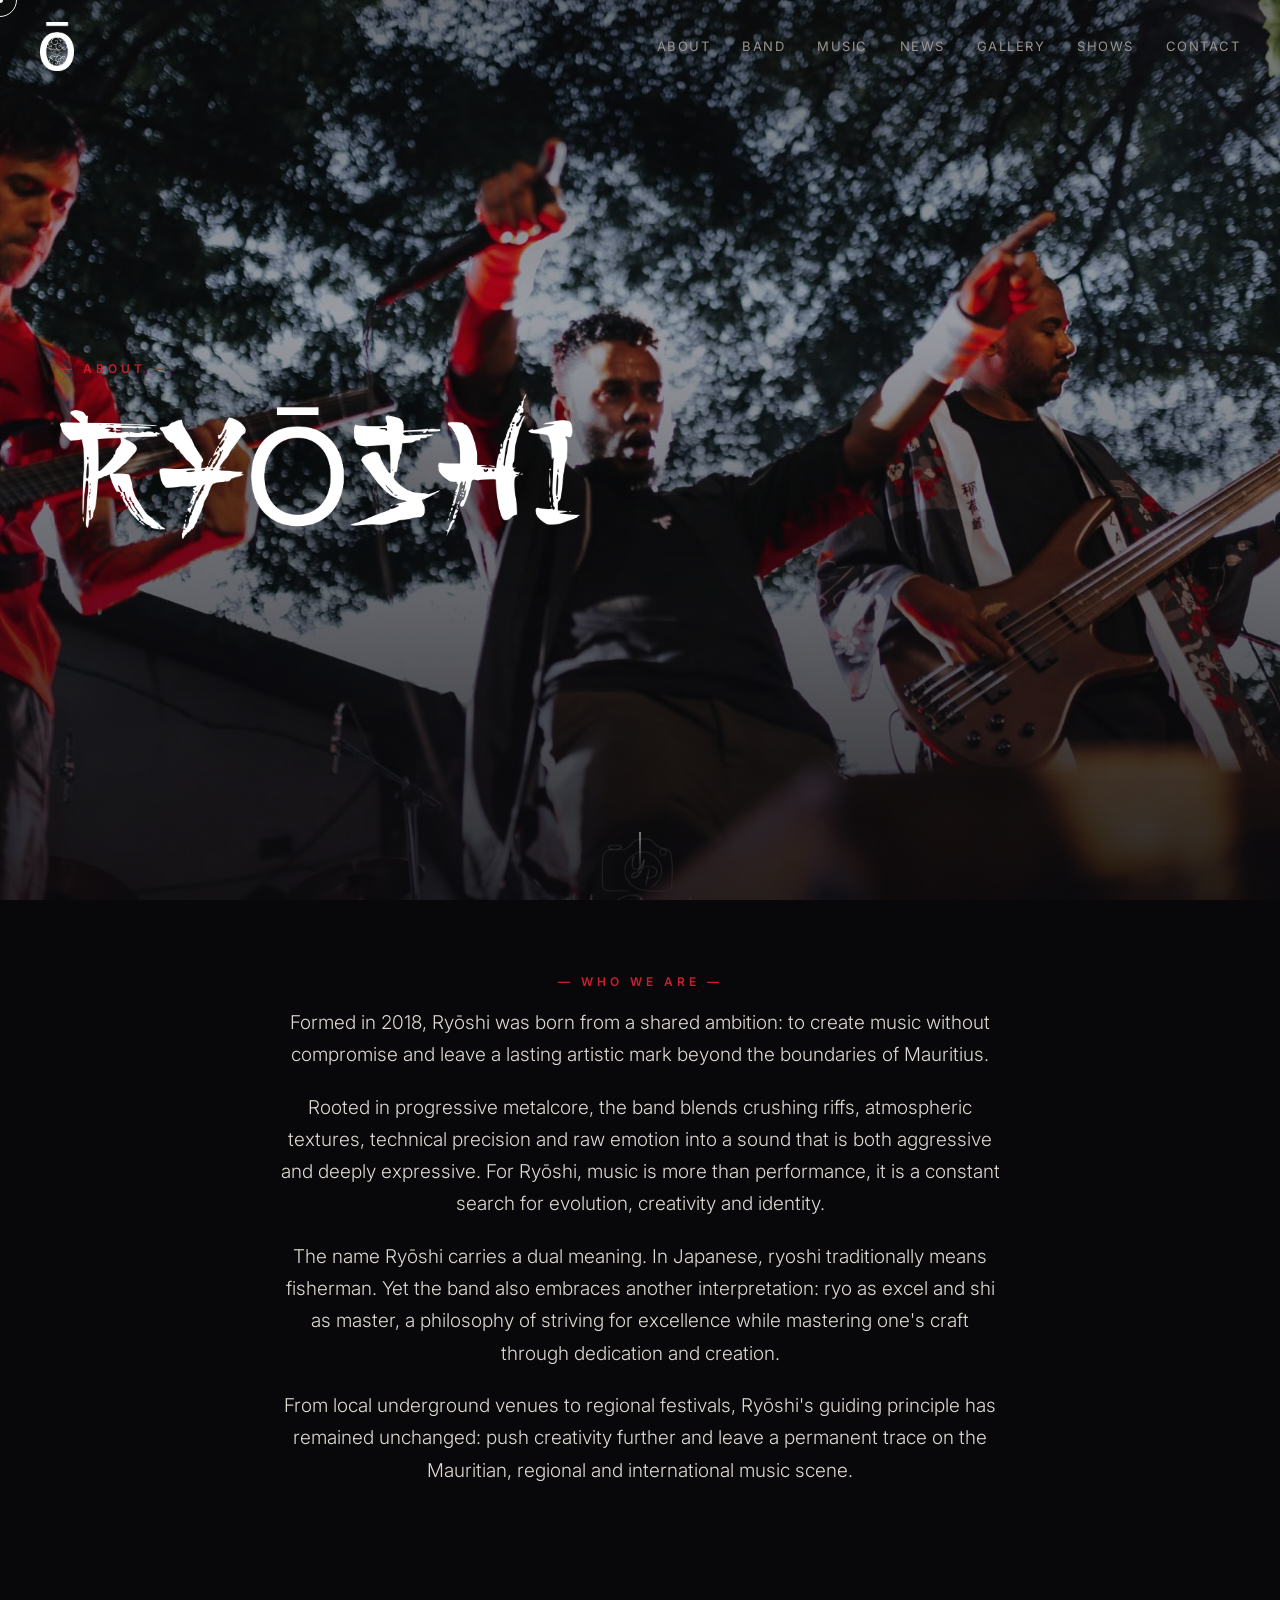
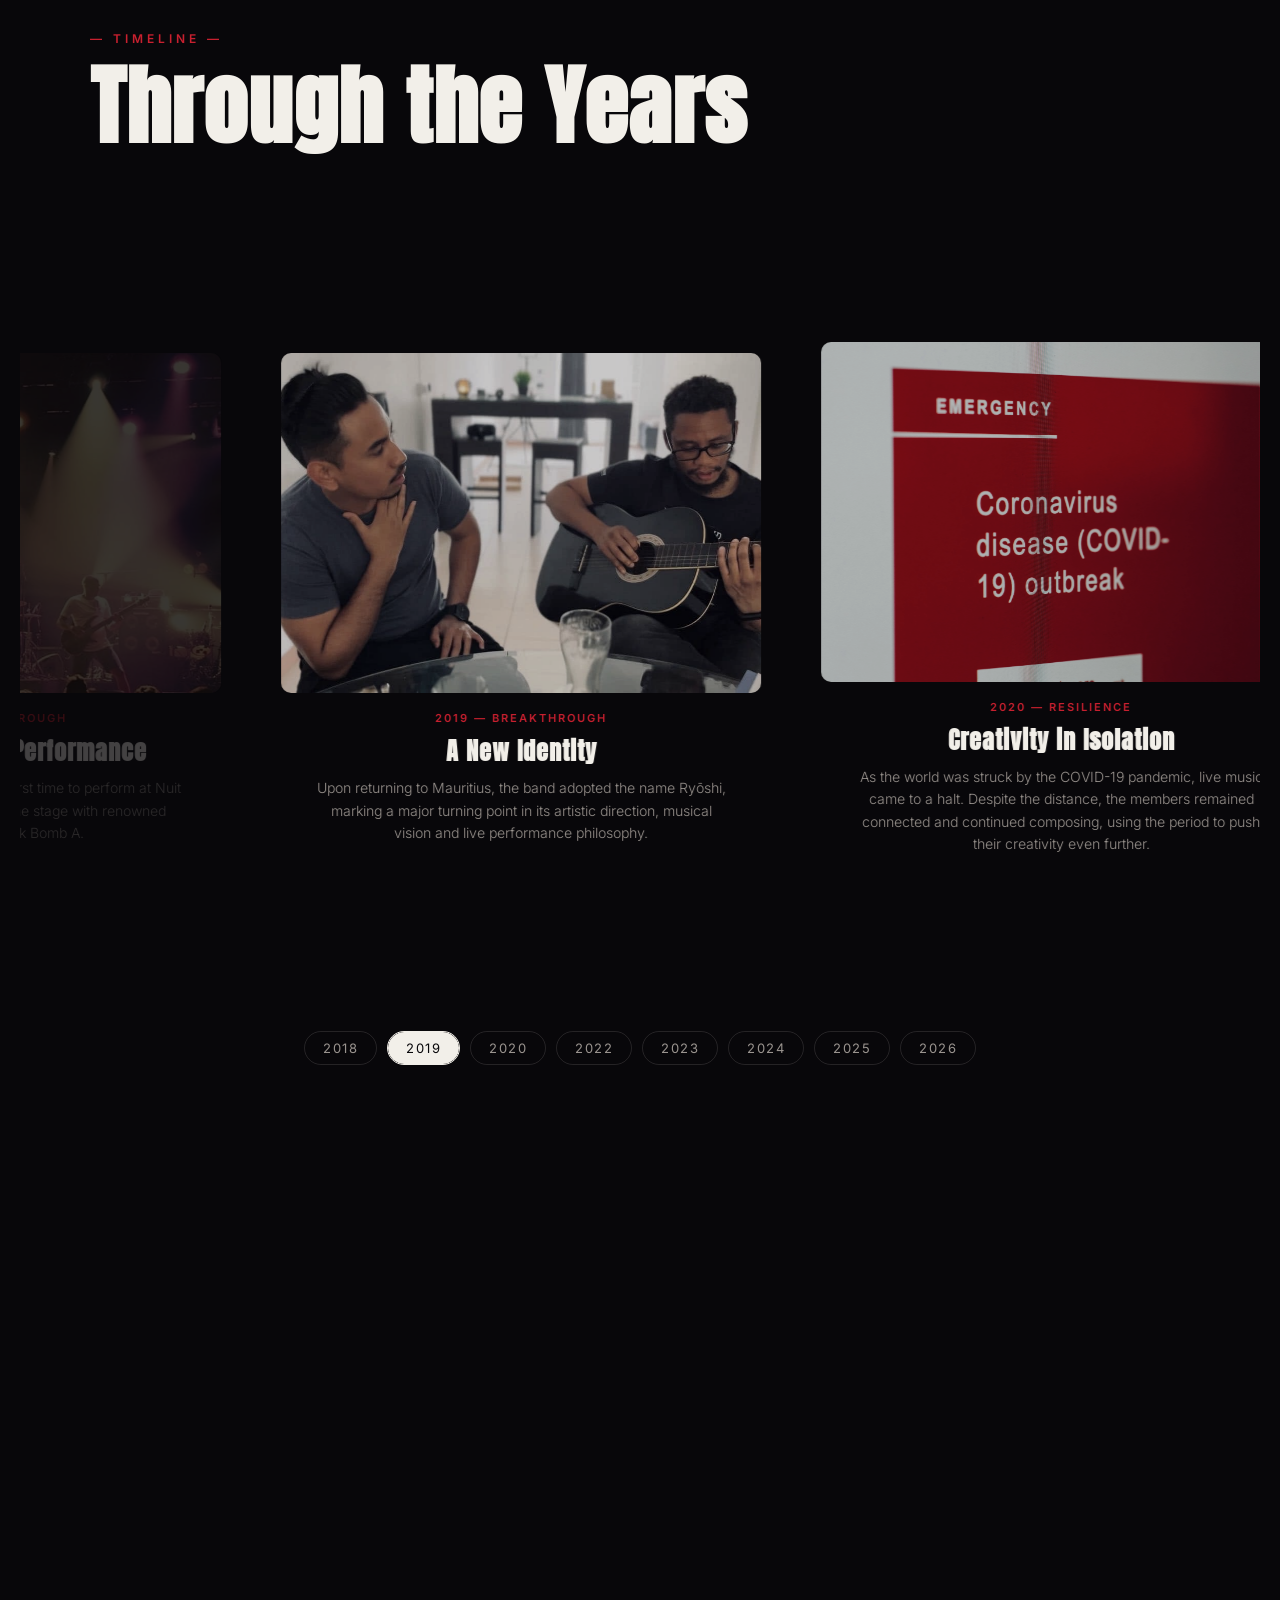
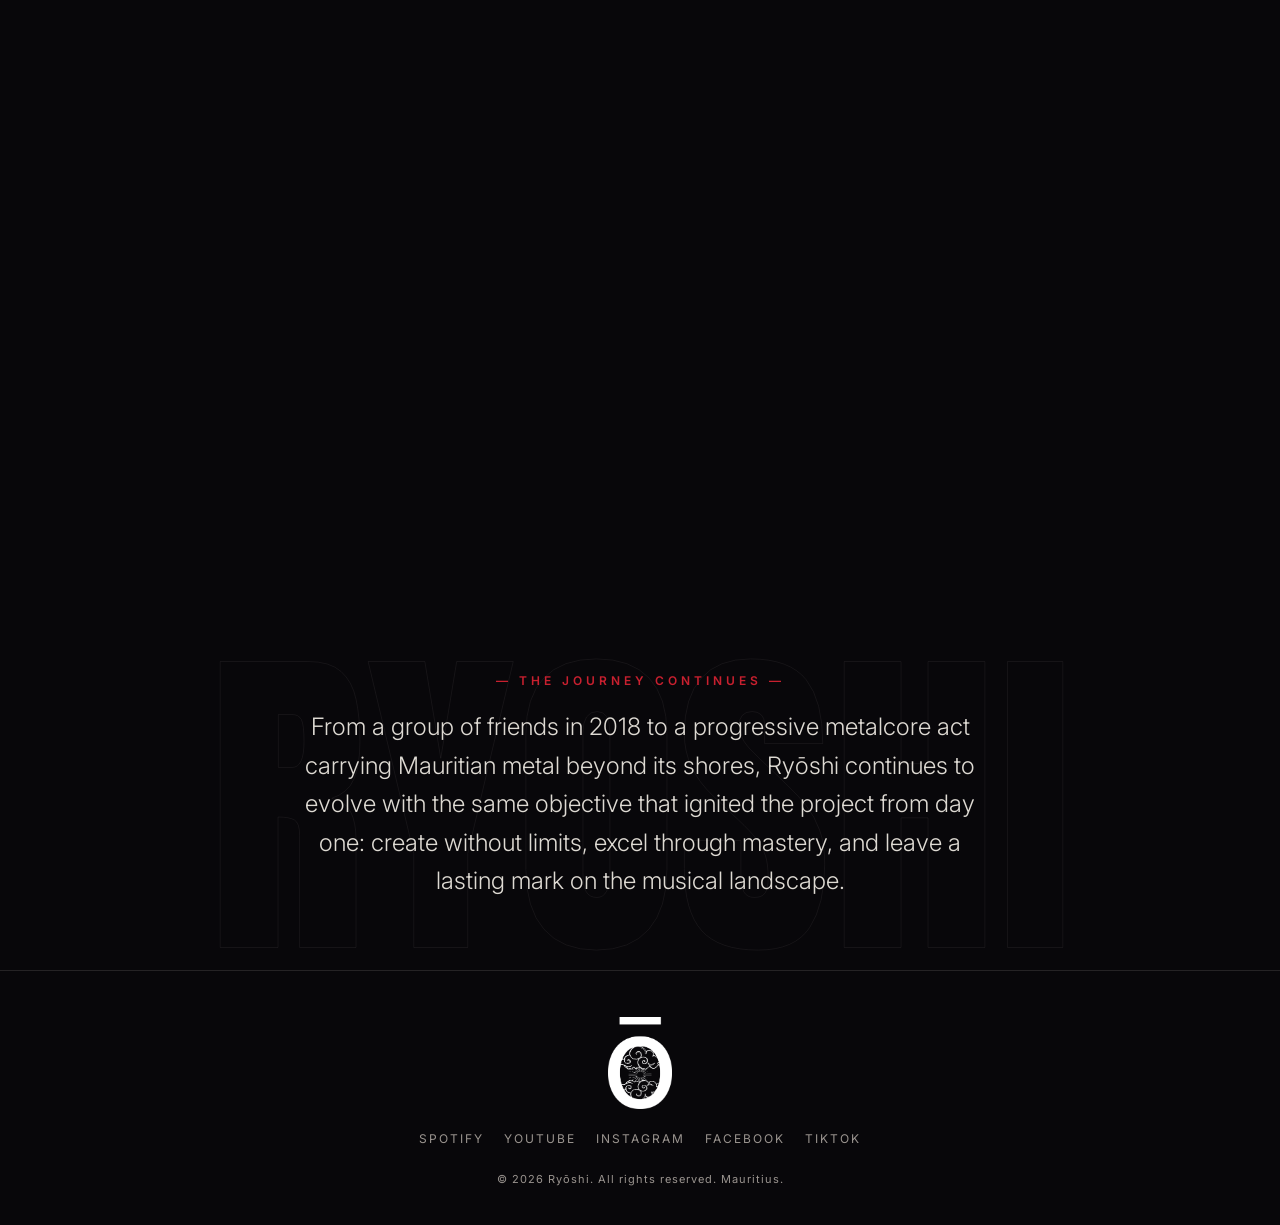
==== commit 6c39c9c1: "Add files via upload" ====
--- a/about.html
+++ b/about.html
@@ -3,6 +3,7 @@
 <head>
 <meta charset="UTF-8">
 <meta name="viewport" content="width=device-width, initial-scale=1.0">
+<link rel="icon" type="image/png" href="assets/favicon.png">
 <title>About — RYŌSHI</title>
 <meta name="description" content="The story of RYŌSHI — Mauritian metalcore band. From King of None to The Hunt.">
 <link rel="preconnect" href="https://fonts.googleapis.com">
@@ -211,11 +212,11 @@
       </article>
 
       <article class="timeline-slide" data-year="2026">
-        <div class="timeline-img"><img src="assets/about/portal-final.png" alt="The Portal campaign" loading="lazy"></div>
-        <div class="timeline-caption">
-          <span class="timeline-year">2026 — Recognition</span>
-          <h3>The Portal</h3>
-          <p>A mysterious campaign began as "The Portal" was revealed. The message was clear: a new era was approaching, but the full story remained hidden.</p>
+        <div class="timeline-img"><img src="assets/promo-background2.png" alt="The Forth Kind album artwork" loading="lazy"></div>
+        <div class="timeline-caption">
+          <span class="timeline-year">2026 — First Album</span>
+          <h3>The Forth Kind</h3>
+          <p>Ryōshi released its first full-length album, The Forth Kind, eight tracks exploring new styles, influences and atmospheres.</p>
         </div>
       </article>
 
--- a/style.css
+++ b/style.css
@@ -508,69 +508,6 @@
   background: rgba(0,0,0,.4);
 }
 
-/* Album countdown popup */
-.album-popup-backdrop{
-  position: fixed; inset:0;
-  background: rgba(8,7,10,.85);
-  backdrop-filter: blur(6px);
-  z-index: 3000;
-  display:flex; align-items:center; justify-content:center;
-  opacity:0; visibility:hidden;
-  transition: opacity .5s ease, visibility .5s ease;
-  padding: 24px;
-}
-.album-popup-backdrop.open{ opacity:1; visibility:visible; }
-.album-popup-card{
-  background: var(--bg-alt);
-  max-width: 420px; width:100%;
-  max-height: 90vh;
-  overflow:auto;
-  position: relative;
-  border: 1px solid var(--line);
-  transform: scale(.92) translateY(20px);
-  transition: transform .5s var(--ease);
-}
-.album-popup-backdrop.open .album-popup-card{ transform: scale(1) translateY(0); }
-.album-popup-close{
-  position: absolute; top:14px; right:14px;
-  width:36px; height:36px;
-  border:1px solid var(--line); border-radius:50%;
-  display:flex; align-items:center; justify-content:center;
-  z-index:2;
-  background: rgba(8,7,10,.5);
-  color: var(--fg);
-}
-.album-popup-art{ width:100%; aspect-ratio: 1 / 1; overflow:hidden; }
-.album-popup-art img{ width:100%; height:100%; object-fit:cover; display:block; }
-.album-popup-body{ padding: 30px 26px 36px; text-align:center; }
-.album-popup-logo{ width: min(150px, 46%); margin: 0 auto 20px; }
-.album-popup-title{
-  font-family: var(--font-display);
-  font-size: clamp(26px, 6vw, 38px);
-  margin: 0 0 6px;
-  letter-spacing: 1px;
-}
-.album-popup-sub{
-  color: var(--accent);
-  text-transform: uppercase;
-  letter-spacing: 3px;
-  font-size: 12px;
-  font-weight: 600;
-  margin: 0 0 22px;
-}
-.album-popup-countdown{ display:flex; justify-content:center; gap:16px; }
-.cd-unit{ display:flex; flex-direction:column; align-items:center; }
-.cd-value{
-  font-family: var(--font-display);
-  font-size: clamp(24px, 5vw, 34px);
-  line-height: 1;
-  color: var(--fg);
-}
-.cd-label{
-  font-size: 10px; letter-spacing:2px; text-transform:uppercase;
-  color: var(--muted); margin-top:6px;
-}
-
 /* Music / Discography */
 .ep-block{
   display:grid;
@@ -598,34 +535,19 @@
 .ep-block--upcoming .ep-art{
   box-shadow: 0 20px 70px rgba(200,32,47,.35), 0 20px 60px rgba(0,0,0,.5);
 }
-.ep-countdown-block{
-  display:flex;
-  flex-direction:column;
-  justify-content:center;
-  gap: 18px;
-}
-.ep-countdown-intro{ margin-bottom: 4px; }
-.ep-countdown-line{
-  font-size: clamp(16px, 2vw, 19px);
-  line-height: 1.5;
-  color: #dedad3;
-  font-weight: 300;
-  margin: 0;
-}
-.ep-countdown-label{
-  color: var(--accent);
+.ep-art--new{ position: relative; }
+.ep-new-badge{
+  position: absolute;
+  top: 14px; left: 14px;
+  z-index: 2;
+  background: var(--accent);
+  color: #fff;
+  font-family: var(--font-body);
+  font-size: 11px;
+  font-weight: 600;
+  letter-spacing: 1.5px;
   text-transform: uppercase;
-  letter-spacing: 3px;
-  font-size: 13px;
-  font-weight: 600;
-  margin: 10px 0 0;
-}
-.ep-countdown{ justify-content:flex-start; gap:34px; }
-.ep-countdown .cd-value{ font-size: clamp(36px, 7vw, 58px); }
-.ep-countdown .cd-label{ font-size: 12px; letter-spacing:1.5px; margin-top:8px; }
-@media (max-width: 760px){
-  .ep-countdown-block{ align-items:center; text-align:center; }
-  .ep-countdown{ justify-content:center; gap:24px; }
+  padding: 6px 12px;
 }
 
 /* Previous release — reduced prominence */
@@ -650,6 +572,7 @@
   opacity: .85;
 }
 @media (max-width: 760px){ .ep-block--compact{ grid-template-columns: 1fr; } }
+.ep-block--embed-only{ grid-template-columns: 1fr; max-width: 480px; }
 
 .video-heading{
   font-family: var(--font-display);
@@ -842,9 +765,9 @@
 .gallery-crossfade{
   display: block;
   position: relative;
-  max-width: 900px;
+  max-width: 560px;
   margin: 0 auto;
-  aspect-ratio: 16 / 10;
+  aspect-ratio: 1 / 1;
   border-radius: 14px;
   overflow: hidden;
   box-shadow: 0 20px 60px rgba(0,0,0,.5);
@@ -876,17 +799,30 @@
 .gallery-crossfade-cta span{ transition: transform .3s var(--ease); }
 .gallery-crossfade:hover .gallery-crossfade-cta span{ transform: translateX(6px); }
 
-/* Full gallery page grid */
+/* Full gallery page grid — masonry columns, images shown full/uncropped */
 .gallery-page-grid{
-  display: grid;
-  grid-template-columns: repeat(auto-fill, minmax(240px, 1fr));
-  gap: 18px;
+  column-count: 3;
+  column-gap: 18px;
+}
+@media (max-width: 900px){
+  .gallery-page-grid{ column-count: 2; }
+}
+@media (max-width: 560px){
+  .gallery-page-grid{ column-count: 1; }
 }
 .gallery-page-grid .slider-item{
   width: 100%;
-  aspect-ratio: 4/3;
+  aspect-ratio: auto;
   border-radius: 10px;
   cursor: none;
+  break-inside: avoid;
+  margin-bottom: 18px;
+}
+.gallery-page-grid .slider-item img{
+  width: 100%;
+  height: auto;
+  object-fit: unset;
+  display: block;
 }
 
 .slider{
@@ -1016,8 +952,8 @@
 .partner-mark:hover{ background-color: var(--fg); }
 
 .partner-mark--indiecrate{
-  width: 168px;
-  height: 46px;
+  width: 90px;
+  height: 92px;
   -webkit-mask-image: url('assets/indiecrate-mark.png');
   mask-image: url('assets/indiecrate-mark.png');
 }
@@ -1236,6 +1172,17 @@
 .about-hero-label{
   margin-bottom: 18px;
 }
+
+@media (max-width: 760px){
+  /* "The Portal Shifts" news article: its hero image is a wide event
+     poster (landscape), so on mobile portrait the default cover+zoom
+     crop chops off both sides. Show it uncropped instead. */
+  .reschedule-hero .hero-bg{
+    object-fit: contain;
+    object-position: center center;
+    transform: scale(1);
+  }
+}
 .hero-title-logo--big{
   width: min(520px, 78vw);
   height:auto;
@@ -1467,3 +1414,47 @@
   font-size: clamp(26px, 4vw, 42px) !important;
   color: var(--fg) !important;
 }
+.news-body-img{
+  border-radius: 10px;
+  overflow: hidden;
+}
+.news-body-img img{
+  width: 100%;
+  display: block;
+}
+.news-body-img-row{
+  display: flex;
+  gap: 14px;
+}
+.news-body-img-row .news-body-img{ flex: 1; }
+@media (max-width: 600px){
+  .news-body-img-row{ flex-direction: column; }
+}
+.news-event-details{
+  border: 1px solid var(--line);
+  border-radius: 12px;
+  padding: 28px 30px;
+  text-align: center;
+}
+.news-event-details h3{
+  font-family: var(--font-display);
+  font-size: clamp(22px, 3vw, 30px);
+  letter-spacing: 1px;
+  color: var(--fg);
+  margin: 0 0 18px;
+}
+.news-event-details p{
+  font-size: 15px;
+  color: #dedad3;
+  font-weight: 300;
+  margin: 8px 0;
+}
+.news-event-details p span{
+  display: inline-block;
+  min-width: 78px;
+  font-size: 11px;
+  letter-spacing: 2px;
+  text-transform: uppercase;
+  color: var(--accent);
+  margin-right: 10px;
+}
